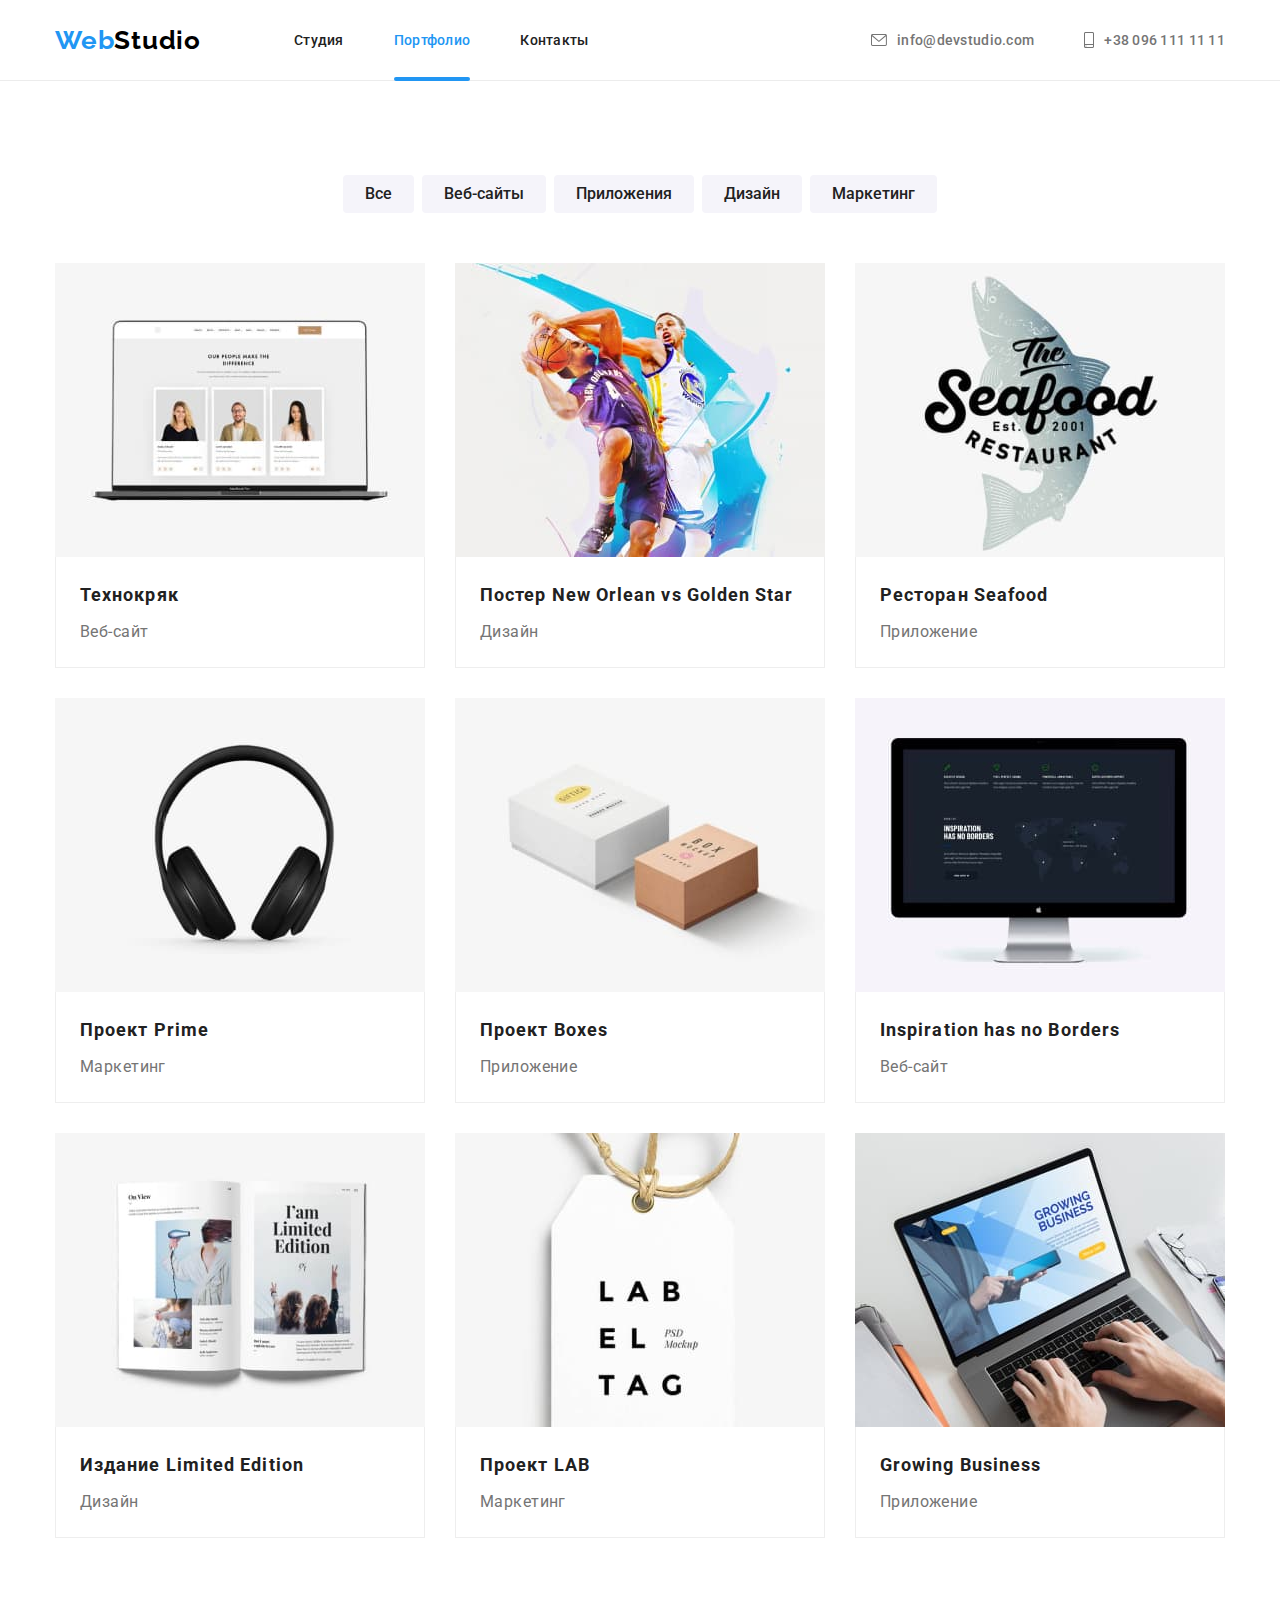
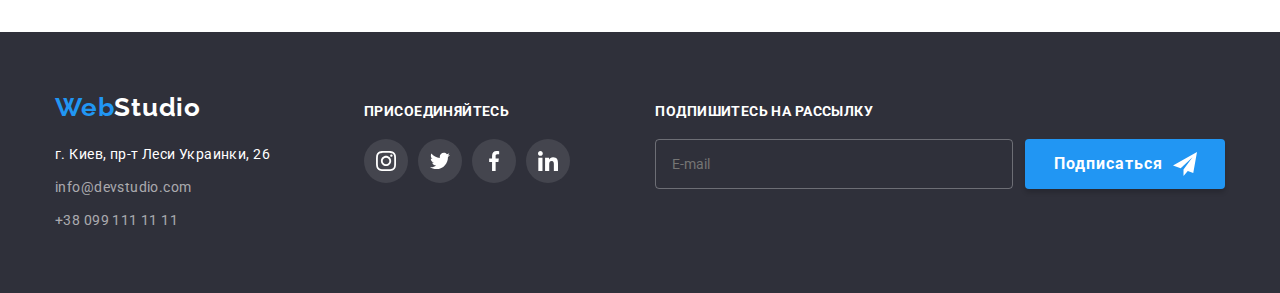
==== portfolio.html @ 0b5e2f40 "Add files" ====
<!DOCTYPE html>
<html lang="ru">

<head>
    <meta charset="UTF-8">
    <meta http-equiv="X-UA-Compatible" content="IE=edge">
    <meta name="viewport" content="width=device-width, initial-scale=1.0">
    <title>Document</title>
    <link rel="shortcut icon" href="favicon.ico" type="image/x-icon">
    <link rel="preconnect" href="https://fonts.gstatic.com">
    <link href="https://fonts.googleapis.com/css2?family=Raleway:wght@700&family=Roboto:wght@400;500;700;900&display=swap"
        rel="stylesheet">
    <link rel="stylesheet" href="https://cdnjs.cloudflare.com/ajax/libs/modern-normalize/1.0.0/modern-normalize.min.css">
    <link rel="stylesheet" href="./css/styles.css">
    </head>
    <body class="page">
        <!-- Site header -->
        <header class="header">
            <div class="container main-nav">
                <a lang="en" href="./index.html" class="logo">Web<span class="logo-part-header">Studio</span></a>
                <nav class="nav-part">
                    <ul class="site-nav list">
                        <li class="item"><a href="./index.html" class="link">Студия</a></li>
                        <li class="item"><a href="./portfolio.html" class="link current">Портфолио</a></li>
                        <li class="item"><a href="" class="link">Контакты</a></li>
                    </ul>
                </nav>
                <ul class="contacts list">
                    <li class="item"><a href="mailto:info@devstudio.com" class="header-contact link"><svg
                                class="nav-icon envelope-icon" width="16" height="12">
                                <use href="./images/icons.svg#icon-envelope"></use>
                            </svg>info@devstudio.com</a></li>
                    <li class="item"><a href="tel:+380961111111" class="header-contact link"><svg
                                class="nav-icon smartphone-icon" width="10" height="16">
                                <use href="./images/icons.svg#icon-smartphone"></use>
                            </svg>+38 096 111 11 11</a></li>
                </ul>
            </div>
        </header>
        <main>
            <section class="section">
                <div class="container">
                    <h1 class="section-title visually-hidden">Портфоліо</h1>
                    <ul class="buttons list">
                        <li class="item"><button type="button" class="button">Все</button></li>
                        <li class="item"><button type="button" class="button">Веб-сайты</button></li>
                        <li class="item"><button type="button" class="button">Приложения</button></li>
                        <li class="item"><button type="button" class="button">Дизайн</button></li>
                        <li class="item"><button type="button" class="button">Маркетинг</button></li>
                    </ul>
                    <ul class="portfolio list">
                        <li class="item">
                            <a href="" class="link">
                                <div class="portfolio-card">
                                    <img src="./images/work-1.jpg" alt="laptop with three photos on the screen" width="370" height="294">
                                    <p class="portfolio-about">Lorem ipsum dolor sit amet consectetur adipisicing elit. Inventore fugiat nisi ipsam! Rerum amet expedita ab voluptas, deleniti rem sed dolore voluptatibus facilis doloremque similique ipsam architecto sint atque mollitia!
                                    Impedit dicta, ullam alias et optio maiores soluta dolorum! Ex consectetur rerum accusantium sapiente, sint, labore ratione doloribus rem quasi hic harum voluptates fuga odio eveniet? Qui saepe officia tempora.
                                    </p>
                                </div>
                                <div class="description">
                                    <h2 class="title">Технокряк</h2>
                                    <p class="work-type">Веб-сайт</p>
                                </div>
                            </a>
                        </li>
                        <li class="item">
                            <a href="" class="link">
                                <div class="portfolio-card">
                                    <img src="./images/work-2.jpg" alt="two basketball players" width="370" height="294">
                                    <p class="portfolio-about">Lorem ipsum dolor sit amet consectetur adipisicing elit. Inventore fugiat nisi ipsam! Rerum amet expedita ab voluptas, deleniti rem sed dolore voluptatibus facilis doloremque similique ipsam architecto sint atque mollitia!
                                    Impedit dicta, ullam alias et optio maiores soluta dolorum! Ex consectetur rerum accusantium sapiente, sint, labore ratione doloribus rem quasi hic harum voluptates fuga odio eveniet? Qui saepe officia tempora.
                                    </p>
                                </div>
                                <div class="description">
                                    <h2 class="title">Постер <span lang="en">New Orlean vs Golden Star</span></h2>
                                    <p class="work-type">Дизайн</p>
                                </div>
                            </a>
                        </li>
                        <li class="item">
                            <a href="" class="link">
                                <div class="portfolio-card">
                                    <img src="./images/work-3.jpg" alt="fish with the inscription seafood restaurant" width="370" height="294">
                                    <p class="portfolio-about">Lorem ipsum dolor sit amet consectetur adipisicing elit. Inventore fugiat nisi ipsam! Rerum amet expedita ab voluptas, deleniti rem sed dolore voluptatibus facilis doloremque similique ipsam architecto sint atque mollitia!
                                    Impedit dicta, ullam alias et optio maiores soluta dolorum! Ex consectetur rerum accusantium sapiente, sint, labore ratione doloribus rem quasi hic harum voluptates fuga odio eveniet? Qui saepe officia tempora.
                                    </p>
                                </div>
                                <div class="description">
                                    <h2 class="title">Ресторан <span lang="en">Seafood</span></h2>
                                    <p class="work-type">Приложение</p>
                                </div>
                            </a>
                        </li>
                        <li class="item">
                            <a href="" class="link">
                                <div class="portfolio-card">
                                    <img src="./images/work-4.jpg" alt="black big headphones" width="370" height="294">
                                    <p class="portfolio-about">Lorem ipsum dolor sit amet consectetur adipisicing elit. Inventore fugiat nisi ipsam! Rerum amet expedita ab voluptas, deleniti rem sed dolore voluptatibus facilis doloremque similique ipsam architecto sint atque mollitia!
                                    Impedit dicta, ullam alias et optio maiores soluta dolorum! Ex consectetur rerum accusantium sapiente, sint, labore ratione doloribus rem quasi hic harum voluptates fuga odio eveniet? Qui saepe officia tempora.
                                    </p>
                                </div>
                                <div class="description">
                                    <h2 class="title">Проект <span lang="en">Prime</span></h2>
                                    <p class="work-type">Маркетинг</p>
                                </div>
                            </a>
                        </li>
                        <li class="item">
                            <a href="" class="link">
                                <div class="portfolio-card">
                                    <img src="./images/work-5.jpg" alt="two boxes, one white and one orange" width="370" height="294">
                                    <p class="portfolio-about">Lorem ipsum dolor sit amet consectetur adipisicing elit. Inventore fugiat nisi ipsam! Rerum amet expedita ab voluptas, deleniti rem sed dolore voluptatibus facilis doloremque similique ipsam architecto sint atque mollitia!
                                    Impedit dicta, ullam alias et optio maiores soluta dolorum! Ex consectetur rerum accusantium sapiente, sint, labore ratione doloribus rem quasi hic harum voluptates fuga odio eveniet? Qui saepe officia tempora.
                                    </p>
                                </div>
                                <div class="description">
                                    <h2 class="title">Проект <span lang="en">Boxes</span></h2>
                                    <p class="work-type">Приложение</p>
                                </div>
                            </a>
                        </li>
                        <li class="item">
                            <a href="" class="link">
                                <div class="portfolio-card">
                                    <img src="./images/work-6.jpg" alt="monoblock apple with a dark image on the screen" width="370" height="294">
                                    <p class="portfolio-about">Lorem ipsum dolor sit amet consectetur adipisicing elit. Inventore fugiat nisi ipsam! Rerum amet expedita ab voluptas, deleniti rem sed dolore voluptatibus facilis doloremque similique ipsam architecto sint atque mollitia!
                                    Impedit dicta, ullam alias et optio maiores soluta dolorum! Ex consectetur rerum accusantium sapiente, sint, labore ratione doloribus rem quasi hic harum voluptates fuga odio eveniet? Qui saepe officia tempora.
                                    </p>
                                </div>
                                <div class="description">
                                    <h2 lang="en" class="title">Inspiration has no Borders</h2>
                                    <p class="work-type">Веб-сайт</p>
                                </div>
                            </a>
                        </li>
                        <li class="item">
                            <a href="" class="link">
                                <div class="portfolio-card">
                                    <img src="./images/work-7.jpg" alt="open booklet with the inscription I'm Limited Edition" width="370" height="294">
                                    <p class="portfolio-about">Lorem ipsum dolor sit amet consectetur adipisicing elit. Inventore fugiat nisi ipsam! Rerum amet expedita ab voluptas, deleniti rem sed dolore voluptatibus facilis doloremque similique ipsam architecto sint atque mollitia!
                                    Impedit dicta, ullam alias et optio maiores soluta dolorum! Ex consectetur rerum accusantium sapiente, sint, labore ratione doloribus rem quasi hic harum voluptates fuga odio eveniet? Qui saepe officia tempora.
                                    </p>
                                </div>
                                <div class="description">
                                    <h2 class="title">Издание <span lang="en">Limited Edition</span></h2>
                                    <p class="work-type">Дизайн</p>
                                </div>
                            </a>
                        </li>
                        <li class="item">
                            <a href="" class="link">
                                <div class="portfolio-card">
                                    <img src="./images/work-8.jpg" alt="white tag with the inscription Lab El Tag" width="370" height="294">
                                    <p class="portfolio-about">Lorem ipsum dolor sit amet consectetur adipisicing elit. Inventore fugiat nisi ipsam! Rerum amet expedita ab voluptas, deleniti rem sed dolore voluptatibus facilis doloremque similique ipsam architecto sint atque mollitia!
                                    Impedit dicta, ullam alias et optio maiores soluta dolorum! Ex consectetur rerum accusantium sapiente, sint, labore ratione doloribus rem quasi hic harum voluptates fuga odio eveniet? Qui saepe officia tempora.
                                    </p>
                                </div>
                                <div class="description">
                                    <h2 class="title">Проект <span lang="en">LAB</span></h2>
                                    <p class="work-type">Маркетинг</p>
                                </div>
                            </a>
                        </li>
                        <li class="item">
                            <a href="" class="link">
                                <div class="portfolio-card">
                                    <img src="./images/work-9.jpg" alt="hands on a gray color laptop" width="370" height="294">
                                    <p class="portfolio-about">Lorem ipsum dolor sit amet consectetur adipisicing elit. Inventore fugiat nisi ipsam! Rerum amet expedita ab voluptas, deleniti rem sed dolore voluptatibus facilis doloremque similique ipsam architecto sint atque mollitia!
                                    Impedit dicta, ullam alias et optio maiores soluta dolorum! Ex consectetur rerum accusantium sapiente, sint, labore ratione doloribus rem quasi hic harum voluptates fuga odio eveniet? Qui saepe officia tempora.
                                    </p>
                                </div>
                                <div class="description">
                                    <h2 lang="en" class="title">Growing Business</h2>
                                    <p class="work-type">Приложение</p>
                                </div>
                            </a>
                        </li>
                    </ul>
                </div>
            </section>
        </main>
        <!-- Footer -->
        <footer class="footer">
            <div class="container footer-elements">
                <div class="footer-contact">
                    <a lang="en" href="./index.html" class="logo">Web<span class="logo-part-footer">Studio</span></a>
                    <address class="address">г. Киев, пр-т Леси Украинки, 26</address>
                    <ul class="contacts lower list">
                        <li class="item"><a href="mailto:info@devstudio.com" class="link-footer">info@devstudio.com</a></li>
                        <li class="item"><a href="tel:+380991111111" class="link-footer">+38 099 111 11 11</a></li>
                    </ul>
                </div>
                <div class="footer-social-contact">
                    <b class="welcome-text">присоединяйтесь</b>
                    <ul class="icon-footer-list list">
                        <li class="icon-footer-item">
                            <a class="icon-footer-link link" href="">
                                <svg class="social-footer-icon" width="20" height="20">
                                    <use href="./images/icons.svg#icon-instagram"></use>
                                </svg>
                            </a>
                        </li>
                        <li class="icon-footer-item">
                            <a class="icon-footer-link link" href="">
                                <svg class="social-footer-icon" width="20" height="20">
                                    <use href="./images/icons.svg#icon-twitter"></use>
                                </svg>
                            </a>
                        </li>
                        <li class="icon-footer-item">
                            <a class="icon-footer-link link" href="">
                                <svg class="social-footer-icon" width="20" height="20">
                                    <use href="./images/icons.svg#icon-facebook"></use>
                                </svg>
                            </a>
                        </li>
                        <li class="icon-footer-item">
                            <a class="icon-footer-link link" href="">
                                <svg class="social-footer-icon" width="20" height="20">
                                    <use href="./images/icons.svg#icon-linkedin"></use>
                                </svg>
                            </a>
                        </li>
                    </ul>
                </div>
                <div class="footer-form">
                    <b class="welcome-text">Подпишитесь на рассылку</b>
                    <form name="subscribe">
                        <div class="form-data">
                            <input type="email" name="email" placeholder="E-mail" required class="subscribe-field">
                            <button class="subscribe-button" type="submit">Подписаться
                                <svg class="subscribe-icon" width="24" height="24">
                                    <use href="./images/icons.svg#icon-send"></use>
                                </svg>
                            </button>
                        </div>
                    </form>
                </div>
            </div>
        </footer>
    </body>
</html>
---- css/styles.css ----
/* -- VARIABLES -- */
:root {
  --accent-color: #2196f3;
  --card-set-gap: 30px;
  --timing-func: cubic-bezier(0.4, 0, 0.2, 1);
  /* -- VARIABLES  BORDER -- */
  --border-bottom-color: #ececec;
  --icons-border-color: #afb1b8;
  --portfolio-description-border: #eeeeee;
  /* -- ‡ VARIABLES  BORDER -- */
  /* -- VARIABLES  SHADOW -- */
  --shadow-team-card: 0px 1px 3px rgba(0, 0, 0, 0.12),
    0px 1px 1px rgba(0, 0, 0, 0.14), 0px 2px 1px rgba(0, 0, 0, 0.2);
  --shadow-button-accent: 0px 3px 1px rgba(0, 0, 0, 0.1),
    0px 1px 2px rgba(0, 0, 0, 0.08), 0px 2px 2px rgba(0, 0, 0, 0.12);
  --shadow-button: rgba(0, 0, 0, 0.15);
  --shadow-portfolio-item: 0px 1px 1px rgba(0, 0, 0, 0.12),
    0px 4px 4px rgba(0, 0, 0, 0.06), 1px 4px 6px rgba(0, 0, 0, 0.16);
  /* -- ‡ VARIABLES  SHADOW -- */
  /* -- VARIABLES BACKGROUND COLOR -- */
  --primary-background-color: #ffffff;
  --secondary-background-color: #2f303a;
  --third-background-color: #f5f4fa;
  --button-accent-background-color: #188ce8;
  --icons-bacground-footer: rgba(255, 255, 255, 0.1);
  /* -- ‡ VARIABLES BACKGROUND COLOR -- */
  /* -- VARIABLES TEXT COLOR -- */
  --primary-text-color: #757575;
  --title-text-color: #212121;
  --secondary-text-color: #ffffff;
  --contacts-footer-text-color: rgba(255, 255, 255, 0.6);
  --logo-part-header-color: #000000;
  --placeholder-text-color: rgba(117, 117, 117, 0.5);
  /* -- ‡ VARIABLES TEXT COLOR -- */
}
/* -- ‡ VARIABLES -- */
/* -- TEST BORDERS -- */
/* 
h1,
h2,
h3,
p {
  outline: 1px solid yellow;
  background-color: grey;
}
a,
button {
  outline: 1px solid aquamarine;
  background-color: grey;
}
ul {
  outline: 1px solid green;
  background-color: grey;
}
li {
  outline: 1px solid greenyellow;
  background-color: grey;
}
div,
span {
  outline: 1px solid red;
  background-color: grey;
} */
/* -- ‡ TEST BORDERS -- */
/* -- GLOBAL -- */
body {
  background-color: var(--primary-background-color);
  color: var(--primary-text-color);
  font-family: Roboto, sans-serif;
  font-size: 14px;
  line-height: 1.71;
  letter-spacing: 0.03em;
}
h1,
h2,
h3,
h4,
h5,
h6,
p,
button,
ul,
ol,
li {
  margin-top: 0;
  margin-bottom: 0;
}
ul {
  padding-left: 0;
}
a,
b {
  display: block;
}
img {
  display: block;
  max-width: 100%;
  height: auto;
}
svg {
  display: block;
}
.list {
  list-style: none;
}
.link,
.link-footer {
  color: inherit;

  text-decoration: none;
}
.container {
  width: 1200px;
  padding: 0 15px;
  margin: 0 auto;
}
.section {
  padding: 94px 0;
}
.section-title {
  margin-bottom: 50px;

  color: var(--title-text-color);

  font-size: 36px;
  line-height: 1.17;
  letter-spacing: 0.03em;
  text-align: center;
}
.visually-hidden,
.checkbox {
  position: absolute;
  width: 1px;
  height: 1px;
  margin: -1px;
  border: 0;
  padding: 0;

  white-space: nowrap;
  clip-path: inset(100%);
  clip: rect(0 0 0 0);
  overflow: hidden;
}
.icon-team-item,
.icon-footer-link {
  display: flex;
  justify-content: center;
  align-items: center;
  flex-wrap: wrap;
  width: 44px;
  height: 44px;
  border-radius: 50% 50%;
}
/* -- BUTTONS -- */
.button-hero {
  padding: 10px 32px;

  background-color: var(--accent-color);
  color: var(--secondary-text-color);
  border-radius: 4px;
  border: none;

  font-weight: 700;
  font-size: 16px;
  line-height: 1.88;
  letter-spacing: 0.06em;

  box-shadow: 0px 4px 4px var(--shadow-button);
  cursor: pointer;

  transition: background-color 250ms var(--timing-func);
}
.button-hero:hover,
.button-hero:focus {
  background-color: var(--button-accent-background-color);
}
.buttons {
  display: flex;
  justify-content: center;
  flex-wrap: wrap;

  margin-bottom: 50px;
}
.button {
  padding: 6px 22px;

  background-color: var(--third-background-color);
  color: var(--title-text-color);
  border-radius: 4px;
  border: none;

  font-weight: 500;
  font-size: 16px;
  line-height: 1.62;
  cursor: pointer;

  transition: color 250ms var(--timing-func),
    background-color 250ms var(--timing-func),
    box-shadow 250ms var(--timing-func);
}
.button:hover,
.button:focus {
  color: var(--secondary-text-color);
  background-color: var(--accent-color);
  box-shadow: var(--shadow-button-accent);
}
.buttons .item + .item {
  margin-left: 8px;
}
/* -- ‡ BUTTONS -- */
/* -- FORMS -- */
/* -- FORM MODAL -- */
.form {
  margin-left: auto;
  margin-right: auto;
  padding: 40px;
}
.form-title {
  margin-top: 0;
  margin-bottom: 12px;

  color: var(--title-text-color);

  font-weight: 700;
  font-size: 20px;
  line-height: 23px;
  letter-spacing: 0.03em;
}
.form-label {
  margin-bottom: 4px;

  text-align: left;
  font-weight: normal;
  font-size: 12px;
  line-height: 1.167;
  letter-spacing: 0.01em;
}
.form-input {
  margin: 0;
  padding: 11px 12px 11px 42px;
  border: 1px solid rgba(33, 33, 33, 0.2);
  border-radius: 4px;

  transition: border-color 250ms var(--timing-func);
}
.form-input:focus,
.textarea:focus {
  outline: none;
  border-color: var(--accent-color);
}
.form-field-icon {
  position: absolute;
  top: 50%;
  left: 15px;
  display: inline-block;

  fill: var(--title-text-color);

  transition: fill 250ms var(--timing-func);
}
.form-input:focus + .form-field-icon {
  fill: var(--accent-color);
}
.form-field {
  position: relative;

  display: flex;
  flex-direction: column;

  margin-bottom: 10px;
}
.form-field ::placeholder {
  font-weight: 400;
  font-size: 12px;
  line-height: 1.167;
  letter-spacing: 0.01em;

  color: var(--placeholder-text-color);
}
.textarea {
  padding: 12px 16px;
  height: 120px;
  resize: none;
  border: 1px solid rgba(33, 33, 33, 0.2);
  box-sizing: border-box;
  border-radius: 4px;
}
.form-checkbox {
  padding-right: 12px;
  display: flex;
  margin-top: 20px;
  margin-bottom: 30px;
  align-items: center;
}
.form-checkbox-icon {
  width: 16px;
  height: 15px;
  margin-right: 7px;
  border: 2px solid var(--title-text-color);
  border-radius: 2px;

  /* transition: border 250ms var(--timing-func),
    background-color 250ms var(--timing-func); */
}
.form-link {
  display: inline;
  color: var(--accent-color);
}
.checkbox:checked + .form-checkbox-icon {
  border: 1px solid transparent;
  background-color: var(--accent-color);
}
.send-button {
  display: inline-flex;
  align-items: center;
  padding: 10px 55px 10px 56px;

  box-shadow: 0px 4px 4px var(--shadow-button);
  background-color: var(--accent-color);
  color: var(--secondary-text-color);
  border-radius: 4px;
  border: none;

  font-weight: 700;
  font-size: 16px;
  line-height: 1.875;
  letter-spacing: 0.06em;

  cursor: pointer;

  transition: background-color 250ms var(--timing-func);
}
.send-button:hover,
.send-button:focus {
  background-color: var(--button-accent-background-color);
}
/* -- ‡ FORM MODAL -- */
/* -- FORM FOOTER -- */
.form-data {
  display: flex;
  flex-direction: row;
}
.subscribe-field {
  width: 358px;
  margin: 0 12px 0 0;
  padding: 15px 16px;

  background: none;
  border: 1px solid rgba(255, 255, 255, 0.3);
  border-radius: 4px;
}
.subscribe-button {
  display: inline-flex;
  align-items: center;
  padding: 10px 28px 10px 29px;

  box-shadow: 0px 4px 4px var(--shadow-button);
  background-color: var(--accent-color);
  color: var(--secondary-text-color);
  border-radius: 4px;
  border: none;

  font-weight: 700;
  font-size: 16px;
  line-height: 1.875;
  letter-spacing: 0.06em;

  cursor: pointer;

  transition: background-color 250ms var(--timing-func);
}
.subscribe-button:hover,
.subscribe-button:focus {
  background-color: var(--button-accent-background-color);
}
.subscribe-icon {
  fill: currentColor;
  margin-left: 10px;
}
/* -- ‡ FORM FOOTER -- */
/* -- ‡ FORMS -- */
/* -- ‡ GLOBAL -- */

/* -- SITE LOGO -- */
.logo {
  margin-right: 93px;

  color: var(--accent-color);

  font-family: Raleway, sans-serif;
  font-weight: 700;
  font-size: 26px;
  line-height: 1.19;
  letter-spacing: 0.03em;
  text-decoration: none;
}
.logo-part-header {
  color: var(--logo-part-header-color);
}
.logo-part-footer {
  color: var(--secondary-text-color);
}
/* -- ‡ SITE LOGO -- */
/* -- HEADER -- */
.header {
  border-bottom: 1px solid var(--border-bottom-color);
}
/* -- NAVIGATION -- */
.main-nav {
  display: flex;
  align-items: center;
  flex-wrap: wrap;

  line-height: 1.17;
}
.site-nav {
  display: flex;
  align-items: center;
  flex-wrap: wrap;
}
.site-nav .item:not(:last-child),
.contacts .item:not(:last-child) {
  margin-right: 50px;
}
.site-nav .link {
  padding-top: 32px;
  padding-bottom: 32px;

  color: var(--title-text-color);

  font-weight: 500;
  letter-spacing: 0.02em;

  transition: color 250ms var(--timing-func);
}
.site-nav .link:hover,
.site-nav .link:focus {
  color: var(--accent-color);
}
.site-nav .link.current {
  position: relative;

  color: var(--accent-color);
}
.link.current:after {
  content: '';
  position: absolute;
  width: 100%;
  height: 4px;
  left: 0;
  bottom: -1px;

  background: var(--accent-color);
  border-radius: 2px;
}
/* -- ‡ NAVIGATION -- */

/* -- CONTACTS -- */
.main-nav .contacts {
  display: flex;
  align-items: center;
  flex-wrap: wrap;

  margin-left: auto;
}
.header-contact {
  display: flex;
  align-items: center;
  flex-wrap: wrap;
}
.nav-icon {
  margin-right: 10px;

  fill: currentColor;

  transition: fill 250ms var(--timing-func);
}
.nav-icon:hover,
.nav-icon:focus {
  fill: var(--accent-color);
}
.contacts .link {
  padding-top: 32px;
  padding-bottom: 32px;

  font-weight: 500;
  letter-spacing: 0.02em;

  transition: color 250ms var(--timing-func);
}
.contacts .link:hover,
.contacts .link:focus {
  color: var(--accent-color);
}
/* -- ‡ CONTACTS -- */
/* -- ‡ HEADER -- */
/* -- HERO -- */
.hero {
  max-width: 1600px;
  padding-top: 200px;
  padding-bottom: 200px;
  margin-left: auto;
  margin-right: auto;

  background-position: center;
  background-size: cover;
  background-repeat: no-repeat;
  background-color: var(--secondary-background-color);
  background-image: linear-gradient(
      to right,
      rgba(47, 48, 58, 0.4),
      rgba(47, 48, 58, 0.4)
    ),
    url('../images/background.jpg');

  text-align: center;
}
.hero-title {
  width: 696px;
  margin-right: auto;
  margin-bottom: var(--card-set-gap);
  margin-left: auto;

  color: var(--secondary-text-color);

  font-weight: 900;
  font-size: 44px;
  line-height: 1.36;
  letter-spacing: 0.06em;
  text-transform: uppercase;
}
/* -- HERO MODAL WINDOW -- */
.is-hidden {
  visibility: hidden;
  opacity: 0;
  pointer-events: none;
}
.backdrop {
  position: fixed;
  top: 0;
  left: 0;
  width: 100%;
  height: 100%;
  z-index: 100;

  background-color: rgba(0, 0, 0, 0.2);

  transition: opacity 250ms var(--timing-func),
    visibility 250ms var(--timing-func);
}
.modal {
  display: block;
  position: relative;
  width: 528px;
  /* height: 581px; */
  left: 50%;
  top: 50%;
  transform: translate(-50%, -50%);

  background: var(--primary-background-color);
  box-shadow: 0px 1px 3px rgba(0, 0, 0, 0.12), 0px 1px 1px rgba(0, 0, 0, 0.14),
    0px 2px 1px rgba(0, 0, 0, 0.2);
  border-radius: 4px;
}
.hero-modal-close {
  position: absolute;
  top: 8px;
  right: 8px;
  width: var(--card-set-gap);
  height: var(--card-set-gap);

  background: var(--primary-background-color);
  border: 1px solid rgba(0, 0, 0, 0.1);
  border-radius: 50%;

  cursor: pointer;

  transition: fill 250ms var(--timing-func);
}
.hero-modal-close:hover,
.hero-modal-close:hover {
  fill: var(--accent-color);
}
.close-icon {
  position: absolute;
  top: 50%;
  left: 50%;
  transform: translate(-50%, -50%);
}
/* -- ‡ HERO MODAL WINDOW -- */
/* -- ‡ HERO -- */
/* -- FEATURES -- */
.feature.list {
  display: flex;
  flex-wrap: wrap;

  margin-top: calc(-1 * var(--card-set-gap));
  margin-left: calc(-1 * var(--card-set-gap));
}
.feature .item {
  flex-basis: calc(100% / 4 - var(--card-set-gap));

  margin-top: var(--card-set-gap);
  margin-left: var(--card-set-gap);
}
.feature-icon {
  width: 270px;
  padding: 25px 100px;
  margin-bottom: var(--card-set-gap);

  background: var(--third-background-color);
  border-radius: 4px;
}
.feature .title {
  margin-bottom: 10px;

  color: var(--title-text-color);

  font-size: 14px;
  line-height: 1.17;
  text-transform: uppercase;
}
/* -- ‡ FEATURES -- */
/* -- EXAMPLES OF WORKS -- */
.examples {
  padding-top: 0;
  padding-bottom: 0;
}
.example.list {
  display: flex;
  flex-wrap: wrap;

  margin-top: calc(-1 * var(--card-set-gap));
  margin-left: calc(-1 * var(--card-set-gap));
}
.example .item {
  position: relative;
  flex-basis: calc(100% / 3 - var(--card-set-gap));

  margin-top: var(--card-set-gap);
  margin-bottom: 94px;
  margin-left: var(--card-set-gap);
}
.example-description {
  position: absolute;
  bottom: 0;

  width: 100%;

  padding: 27px 82px;
  margin: 0;

  background-color: rgba(47, 48, 58, 0.8);
  color: var(--secondary-text-color);

  font-weight: 700;
  font-size: 14px;
  line-height: 1.15;
  letter-spacing: 0.03em;
  text-align: center;
  text-transform: uppercase;
}
/* -- ‡ EXAMPLES OF WORKS -- */
/* -- TEAM -- */
.team {
  background-color: var(--third-background-color);
}
.our-team {
  display: flex;
  flex-wrap: wrap;

  margin-top: calc(-1 * var(--card-set-gap));
  margin-left: calc(-1 * var(--card-set-gap));
}
.our-team .item {
  flex-basis: calc(100% / 4 - var(--card-set-gap));
  overflow: hidden;

  margin-top: var(--card-set-gap);
  margin-left: var(--card-set-gap);

  background-color: var(--primary-background-color);
  box-shadow: var(--shadow-team-card);
  border-radius: 0px 0px 4px 4px;
}
.team-info {
  padding: var(--card-set-gap);

  text-align: center;
}
.our-team .title {
  margin-top: 0;
  margin-bottom: 10px;

  color: var(--title-text-color);

  font-weight: 500;
  font-size: 16px;
  line-height: 1.19;
  text-align: center;
}
.our-team .profession {
  margin-bottom: 16px;

  font-size: 16px;
  line-height: 1.19;
  text-align: center;
}
.team-social-links {
  display: flex;
  justify-content: space-between;
  flex-wrap: wrap;
}
.icon-team-item {
  background-color: var(--primary-background-color);
  fill: var(--icons-border-color);

  transition: background-color 250ms var(--timing-func),
    fill 250ms var(--timing-func);
}
.icon-team-item:hover,
.icon-team-item:focus {
  background-color: var(--accent-color);
  fill: var(--primary-background-color);
}
/* -- ‡ TEAM -- */
/* -- REGULAR CLIENTS -- */
.client-list {
  display: flex;
  justify-content: center;
  flex-wrap: wrap;

  margin-left: calc(-1 * var(--card-set-gap));
  margin-top: calc(-1 * var(--card-set-gap));
}
.client-item {
  display: flex;
  justify-content: center;
  flex-basis: calc(100% / 6 - var(--card-set-gap));
  height: 92px;

  margin-left: var(--card-set-gap);
  margin-top: var(--card-set-gap);
}
.client-link {
  display: flex;
  justify-content: center;
  align-items: center;
  width: 100%;
  height: 100%;

  fill: var(--icons-border-color);
  border: 1px solid var(--icons-border-color);
  border-radius: 4px;

  transition: border-color 250ms var(--timing-func),
    fill 250ms var(--timing-func);
}
.client-link:hover,
.client-link:focus {
  fill: var(--accent-color);
  border-color: var(--accent-color);
}
/* -- ‡ REGULAR CLIENTS -- */
/* -- PORTFOLIO -- */
.portfolio .title {
  margin-top: 0;
  margin-bottom: 4px;

  color: var(--title-text-color);

  font-size: 18px;
  line-height: 2;
  letter-spacing: 0.06em;
}
.portfolio {
  display: flex;
  flex-wrap: wrap;

  margin-top: calc(-1 * var(--card-set-gap));
  margin-left: calc(-1 * var(--card-set-gap));
}
.portfolio.list .item {
  flex-basis: calc(100% / 3 - var(--card-set-gap));
  overflow: hidden;

  margin-top: var(--card-set-gap);
  margin-left: var(--card-set-gap);

  transition: box-shadow 250ms var(--timing-func);
}
.portfolio .item:hover,
.portfolio .item:focus {
  box-shadow: var(--shadow-portfolio-item);
}
.portfolio-card {
  position: relative;
  overflow: hidden;
}
.portfolio-about {
  position: absolute;
  top: 0;
  left: 0;
  width: 100%;
  height: 100%;
  overflow: auto;
  transform: translatey(100%);

  padding: 63px 24px;

  background-color: rgba(33, 150, 243, 0.9);
  color: var(--secondary-text-color);

  font-size: 18px;
  line-height: 1.56;
  letter-spacing: 0.03em;

  transition: transform 250ms var(--timing-func);
}
.portfolio .link:hover .portfolio-about,
.portfolio .link:focus .portfolio-about {
  transform: translatey(0);
}
.portfolio .description {
  padding: 20px 24px;

  border: 1px solid var(--portfolio-description-border);
  border-top: none;
}
.portfolio .work-type {
  font-size: 16px;
  line-height: 1.87;
}
/* -- ‡ PORTFOLIO -- */
/* -- FOOTER -- */
.footer {
  padding-top: 60px;
  padding-bottom: 60px;

  background-color: var(--secondary-background-color);
}
.footer-elements {
  display: flex;
  align-items: baseline;
  flex-wrap: wrap;
}
.footer-contact {
  margin-right: 70px;
}
.footer .logo {
  margin-bottom: 20px;
}
.footer .address {
  margin-bottom: 9px;

  color: var(--secondary-text-color);

  font-style: normal;
}
.contacts.lower > .item:first-child {
  margin-right: 0;
  margin-bottom: 9px;
}
.contacts.lower > .item:last-child {
  margin-left: 0;
}
.contacts .link-footer {
  color: var(--contacts-footer-text-color);

  transition: color 250ms var(--timing-func);
}
.contacts .link-footer:hover,
.contacts .link-footer:focus {
  color: var(--accent-color);
}
.footer-social-contact {
  margin-right: auto;
}
.welcome-text {
  margin-bottom: 20px;

  color: var(--secondary-text-color);

  font-weight: 700;
  font-size: 14px;
  line-height: 16px;
  letter-spacing: 0.03em;
  text-transform: uppercase;
}
.icon-footer-list {
  display: flex;
  flex-wrap: wrap;
}
.icon-footer-item:not(:last-child) {
  margin-right: 10px;
}
.icon-footer-link {
  background-color: var(--icons-bacground-footer);

  transition: background-color 250ms var(--timing-func);
}
.icon-footer-link:hover,
.icon-footer-link:focus {
  background-color: var(--accent-color);
}
.social-footer-icon {
  fill: var(--primary-background-color);
}
/* -- ‡ FOOTER -- */
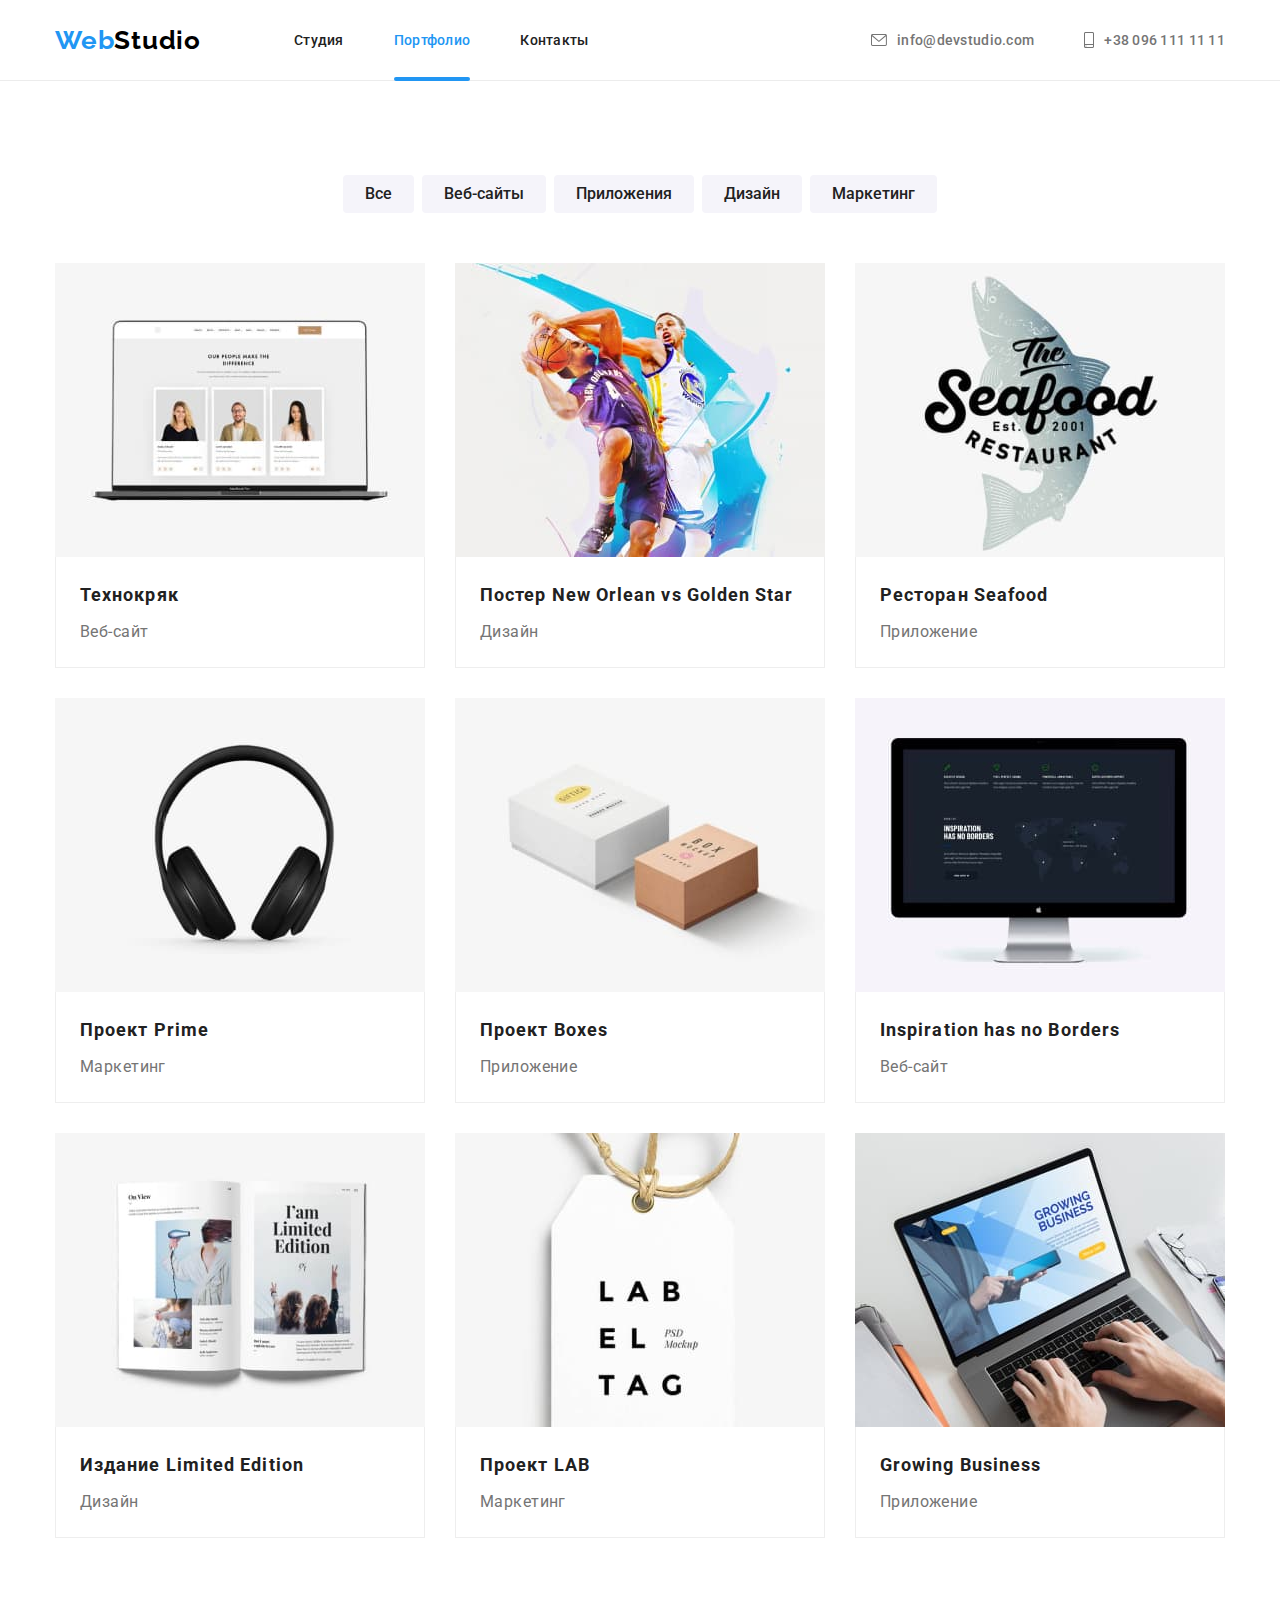
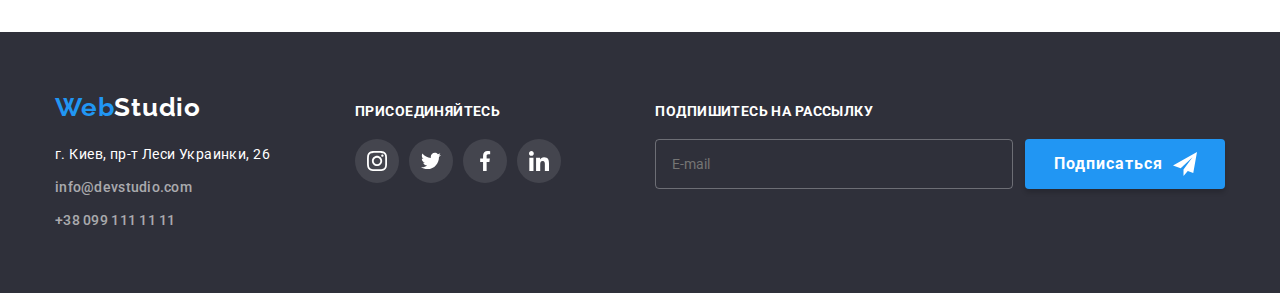
==== commit e3c7f0e2: "Update name styles using BEM methodology" ====
--- a/portfolio.html
+++ b/portfolio.html
@@ -14,164 +14,176 @@
     <link rel="stylesheet" href="./css/styles.css">
     </head>
     <body class="page">
-        <!-- Site header -->
-        <header class="header">
-            <div class="container main-nav">
-                <a lang="en" href="./index.html" class="logo">Web<span class="logo-part-header">Studio</span></a>
-                <nav class="nav-part">
-                    <ul class="site-nav list">
-                        <li class="item"><a href="./index.html" class="link">Студия</a></li>
-                        <li class="item"><a href="./portfolio.html" class="link current">Портфолио</a></li>
-                        <li class="item"><a href="" class="link">Контакты</a></li>
+        <!-- HEADER -->
+        <header class="page-header">
+            <div class="container page-header__container">
+                <a lang="en" href="./index.html" class="logo page-header__logo">Web<span class="logo__label">Studio</span></a>
+                <nav class="site-nav">
+                    <ul class="site-nav__list list">
+                        <li class="site-nav__item"><a href="./index.html" class="link site-nav__link">Студия</a></li>
+                        <li class="site-nav__item"><a href="./portfolio.html" class="link site-nav__link site-nav__link--current">Портфолио</a></li>
+                        <li class="site-nav__item"><a href="#" class="link site-nav__link">Контакты</a></li>
                     </ul>
                 </nav>
-                <ul class="contacts list">
-                    <li class="item"><a href="mailto:info@devstudio.com" class="header-contact link"><svg
-                                class="nav-icon envelope-icon" width="16" height="12">
+                <ul class="contacts page-header__contacts list">
+                    <li class="contacts__item">
+                        <a href="mailto:info@devstudio.com"
+                            class="contacts__link contacts__link--height link">
+                            <svg class="contacts__icon" width="16"
+                                height="12">
                                 <use href="./images/icons.svg#icon-envelope"></use>
-                            </svg>info@devstudio.com</a></li>
-                    <li class="item"><a href="tel:+380961111111" class="header-contact link"><svg
-                                class="nav-icon smartphone-icon" width="10" height="16">
+                            </svg>info@devstudio.com
+                        </a>
+                    </li>
+                    <li class="contacts__item">
+                        <a href="tel:+380961111111"
+                            class="contacts__link contacts__link--height link">
+                            <svg class="contacts__icon" width="10"
+                                height="16">
                                 <use href="./images/icons.svg#icon-smartphone"></use>
-                            </svg>+38 096 111 11 11</a></li>
+                            </svg>+38 096 111 11 11
+                        </a>
+                    </li>
                 </ul>
             </div>
         </header>
+        <!-- ‡ HEADER -->
         <main>
+            <!-- PORTFOLIO -->
             <section class="section">
                 <div class="container">
-                    <h1 class="section-title visually-hidden">Портфоліо</h1>
-                    <ul class="buttons list">
-                        <li class="item"><button type="button" class="button">Все</button></li>
-                        <li class="item"><button type="button" class="button">Веб-сайты</button></li>
-                        <li class="item"><button type="button" class="button">Приложения</button></li>
-                        <li class="item"><button type="button" class="button">Дизайн</button></li>
-                        <li class="item"><button type="button" class="button">Маркетинг</button></li>
+                    <h1 class="section__title visually-hidden">Портфоліо</h1>
+                    <ul class="portfolio-buttons list">
+                        <li class="portfolio-buttons__item"><button type="button" class="portfolio-buttons__button">Все</button></li>
+                        <li class="portfolio-buttons__item"><button type="button" class="portfolio-buttons__button">Веб-сайты</button></li>
+                        <li class="portfolio-buttons__item"><button type="button" class="portfolio-buttons__button">Приложения</button></li>
+                        <li class="portfolio-buttons__item"><button type="button" class="portfolio-buttons__button">Дизайн</button></li>
+                        <li class="portfolio-buttons__item"><button type="button" class="portfolio-buttons__button">Маркетинг</button></li>
                     </ul>
                     <ul class="portfolio list">
-                        <li class="item">
-                            <a href="" class="link">
-                                <div class="portfolio-card">
+                        <li class="portfolio__item">
+                            <a href="#" class="portfolio__link link">
+                                <div class="portfolio__card">
                                     <img src="./images/work-1.jpg" alt="laptop with three photos on the screen" width="370" height="294">
-                                    <p class="portfolio-about">Lorem ipsum dolor sit amet consectetur adipisicing elit. Inventore fugiat nisi ipsam! Rerum amet expedita ab voluptas, deleniti rem sed dolore voluptatibus facilis doloremque similique ipsam architecto sint atque mollitia!
-                                    Impedit dicta, ullam alias et optio maiores soluta dolorum! Ex consectetur rerum accusantium sapiente, sint, labore ratione doloribus rem quasi hic harum voluptates fuga odio eveniet? Qui saepe officia tempora.
-                                    </p>
-                                </div>
-                                <div class="description">
-                                    <h2 class="title">Технокряк</h2>
-                                    <p class="work-type">Веб-сайт</p>
-                                </div>
-                            </a>
-                        </li>
-                        <li class="item">
-                            <a href="" class="link">
-                                <div class="portfolio-card">
+                                    <p class="portfolio__about-client">Lorem ipsum dolor sit amet consectetur adipisicing elit. Inventore fugiat nisi ipsam! Rerum amet expedita ab voluptas, deleniti rem sed dolore voluptatibus facilis doloremque similique ipsam architecto sint atque mollitia!
+                                    Impedit dicta, ullam alias et optio maiores soluta dolorum! Ex consectetur rerum accusantium sapiente, sint, labore ratione doloribus rem quasi hic harum voluptates fuga odio eveniet? Qui saepe officia tempora.
+                                    </p>
+                                </div>
+                                <div class="portfolio__description">
+                                    <h2 class="portfolio__title">Технокряк</h2>
+                                    <p class="portfolio__work-type">Веб-сайт</p>
+                                </div>
+                            </a>
+                        </li>
+                        <li class="portfolio__item">
+                            <a href="#" class="portfolio__link link">
+                                <div class="portfolio__card">
                                     <img src="./images/work-2.jpg" alt="two basketball players" width="370" height="294">
-                                    <p class="portfolio-about">Lorem ipsum dolor sit amet consectetur adipisicing elit. Inventore fugiat nisi ipsam! Rerum amet expedita ab voluptas, deleniti rem sed dolore voluptatibus facilis doloremque similique ipsam architecto sint atque mollitia!
-                                    Impedit dicta, ullam alias et optio maiores soluta dolorum! Ex consectetur rerum accusantium sapiente, sint, labore ratione doloribus rem quasi hic harum voluptates fuga odio eveniet? Qui saepe officia tempora.
-                                    </p>
-                                </div>
-                                <div class="description">
-                                    <h2 class="title">Постер <span lang="en">New Orlean vs Golden Star</span></h2>
-                                    <p class="work-type">Дизайн</p>
-                                </div>
-                            </a>
-                        </li>
-                        <li class="item">
-                            <a href="" class="link">
-                                <div class="portfolio-card">
+                                    <p class="portfolio__about-client">Lorem ipsum dolor sit amet consectetur adipisicing elit. Inventore fugiat nisi ipsam! Rerum amet expedita ab voluptas, deleniti rem sed dolore voluptatibus facilis doloremque similique ipsam architecto sint atque mollitia!
+                                    Impedit dicta, ullam alias et optio maiores soluta dolorum! Ex consectetur rerum accusantium sapiente, sint, labore ratione doloribus rem quasi hic harum voluptates fuga odio eveniet? Qui saepe officia tempora.
+                                    </p>
+                                </div>
+                                <div class="portfolio__description">
+                                    <h2 class="portfolio__title">Постер <span lang="en">New Orlean vs Golden Star</span></h2>
+                                    <p class="portfolio__work-type">Дизайн</p>
+                                </div>
+                            </a>
+                        </li>
+                        <li class="portfolio__item">
+                            <a href="#" class="portfolio__link link">
+                                <div class="portfolio__card">
                                     <img src="./images/work-3.jpg" alt="fish with the inscription seafood restaurant" width="370" height="294">
-                                    <p class="portfolio-about">Lorem ipsum dolor sit amet consectetur adipisicing elit. Inventore fugiat nisi ipsam! Rerum amet expedita ab voluptas, deleniti rem sed dolore voluptatibus facilis doloremque similique ipsam architecto sint atque mollitia!
-                                    Impedit dicta, ullam alias et optio maiores soluta dolorum! Ex consectetur rerum accusantium sapiente, sint, labore ratione doloribus rem quasi hic harum voluptates fuga odio eveniet? Qui saepe officia tempora.
-                                    </p>
-                                </div>
-                                <div class="description">
-                                    <h2 class="title">Ресторан <span lang="en">Seafood</span></h2>
-                                    <p class="work-type">Приложение</p>
-                                </div>
-                            </a>
-                        </li>
-                        <li class="item">
-                            <a href="" class="link">
-                                <div class="portfolio-card">
+                                    <p class="portfolio__about-client">Lorem ipsum dolor sit amet consectetur adipisicing elit. Inventore fugiat nisi ipsam! Rerum amet expedita ab voluptas, deleniti rem sed dolore voluptatibus facilis doloremque similique ipsam architecto sint atque mollitia!
+                                    Impedit dicta, ullam alias et optio maiores soluta dolorum! Ex consectetur rerum accusantium sapiente, sint, labore ratione doloribus rem quasi hic harum voluptates fuga odio eveniet? Qui saepe officia tempora.
+                                    </p>
+                                </div>
+                                <div class="portfolio__description">
+                                    <h2 class="portfolio__title">Ресторан <span lang="en">Seafood</span></h2>
+                                    <p class="portfolio__work-type">Приложение</p>
+                                </div>
+                            </a>
+                        </li>
+                        <li class="portfolio__item">
+                            <a href="#" class="portfolio__link link">
+                                <div class="portfolio__card">
                                     <img src="./images/work-4.jpg" alt="black big headphones" width="370" height="294">
-                                    <p class="portfolio-about">Lorem ipsum dolor sit amet consectetur adipisicing elit. Inventore fugiat nisi ipsam! Rerum amet expedita ab voluptas, deleniti rem sed dolore voluptatibus facilis doloremque similique ipsam architecto sint atque mollitia!
-                                    Impedit dicta, ullam alias et optio maiores soluta dolorum! Ex consectetur rerum accusantium sapiente, sint, labore ratione doloribus rem quasi hic harum voluptates fuga odio eveniet? Qui saepe officia tempora.
-                                    </p>
-                                </div>
-                                <div class="description">
-                                    <h2 class="title">Проект <span lang="en">Prime</span></h2>
-                                    <p class="work-type">Маркетинг</p>
-                                </div>
-                            </a>
-                        </li>
-                        <li class="item">
-                            <a href="" class="link">
-                                <div class="portfolio-card">
+                                    <p class="portfolio__about-client">Lorem ipsum dolor sit amet consectetur adipisicing elit. Inventore fugiat nisi ipsam! Rerum amet expedita ab voluptas, deleniti rem sed dolore voluptatibus facilis doloremque similique ipsam architecto sint atque mollitia!
+                                    Impedit dicta, ullam alias et optio maiores soluta dolorum! Ex consectetur rerum accusantium sapiente, sint, labore ratione doloribus rem quasi hic harum voluptates fuga odio eveniet? Qui saepe officia tempora.
+                                    </p>
+                                </div>
+                                <div class="portfolio__description">
+                                    <h2 class="portfolio__title">Проект <span lang="en">Prime</span></h2>
+                                    <p class="portfolio__work-type">Маркетинг</p>
+                                </div>
+                            </a>
+                        </li>
+                        <li class="portfolio__item">
+                            <a href="#" class="portfolio__link link">
+                                <div class="portfolio__card">
                                     <img src="./images/work-5.jpg" alt="two boxes, one white and one orange" width="370" height="294">
-                                    <p class="portfolio-about">Lorem ipsum dolor sit amet consectetur adipisicing elit. Inventore fugiat nisi ipsam! Rerum amet expedita ab voluptas, deleniti rem sed dolore voluptatibus facilis doloremque similique ipsam architecto sint atque mollitia!
-                                    Impedit dicta, ullam alias et optio maiores soluta dolorum! Ex consectetur rerum accusantium sapiente, sint, labore ratione doloribus rem quasi hic harum voluptates fuga odio eveniet? Qui saepe officia tempora.
-                                    </p>
-                                </div>
-                                <div class="description">
-                                    <h2 class="title">Проект <span lang="en">Boxes</span></h2>
-                                    <p class="work-type">Приложение</p>
-                                </div>
-                            </a>
-                        </li>
-                        <li class="item">
-                            <a href="" class="link">
-                                <div class="portfolio-card">
+                                    <p class="portfolio__about-client">Lorem ipsum dolor sit amet consectetur adipisicing elit. Inventore fugiat nisi ipsam! Rerum amet expedita ab voluptas, deleniti rem sed dolore voluptatibus facilis doloremque similique ipsam architecto sint atque mollitia!
+                                    Impedit dicta, ullam alias et optio maiores soluta dolorum! Ex consectetur rerum accusantium sapiente, sint, labore ratione doloribus rem quasi hic harum voluptates fuga odio eveniet? Qui saepe officia tempora.
+                                    </p>
+                                </div>
+                                <div class="portfolio__description">
+                                    <h2 class="portfolio__title">Проект <span lang="en">Boxes</span></h2>
+                                    <p class="portfolio__work-type">Приложение</p>
+                                </div>
+                            </a>
+                        </li>
+                        <li class="portfolio__item">
+                            <a href="#" class="portfolio__link link">
+                                <div class="portfolio__card">
                                     <img src="./images/work-6.jpg" alt="monoblock apple with a dark image on the screen" width="370" height="294">
-                                    <p class="portfolio-about">Lorem ipsum dolor sit amet consectetur adipisicing elit. Inventore fugiat nisi ipsam! Rerum amet expedita ab voluptas, deleniti rem sed dolore voluptatibus facilis doloremque similique ipsam architecto sint atque mollitia!
-                                    Impedit dicta, ullam alias et optio maiores soluta dolorum! Ex consectetur rerum accusantium sapiente, sint, labore ratione doloribus rem quasi hic harum voluptates fuga odio eveniet? Qui saepe officia tempora.
-                                    </p>
-                                </div>
-                                <div class="description">
-                                    <h2 lang="en" class="title">Inspiration has no Borders</h2>
-                                    <p class="work-type">Веб-сайт</p>
-                                </div>
-                            </a>
-                        </li>
-                        <li class="item">
-                            <a href="" class="link">
-                                <div class="portfolio-card">
+                                    <p class="portfolio__about-client">Lorem ipsum dolor sit amet consectetur adipisicing elit. Inventore fugiat nisi ipsam! Rerum amet expedita ab voluptas, deleniti rem sed dolore voluptatibus facilis doloremque similique ipsam architecto sint atque mollitia!
+                                    Impedit dicta, ullam alias et optio maiores soluta dolorum! Ex consectetur rerum accusantium sapiente, sint, labore ratione doloribus rem quasi hic harum voluptates fuga odio eveniet? Qui saepe officia tempora.
+                                    </p>
+                                </div>
+                                <div class="portfolio__description">
+                                    <h2 lang="en" class="portfolio__title">Inspiration has no Borders</h2>
+                                    <p class="portfolio__work-type">Веб-сайт</p>
+                                </div>
+                            </a>
+                        </li>
+                        <li class="portfolio__item">
+                            <a href="#" class="portfolio__link link">
+                                <div class="portfolio__card">
                                     <img src="./images/work-7.jpg" alt="open booklet with the inscription I'm Limited Edition" width="370" height="294">
-                                    <p class="portfolio-about">Lorem ipsum dolor sit amet consectetur adipisicing elit. Inventore fugiat nisi ipsam! Rerum amet expedita ab voluptas, deleniti rem sed dolore voluptatibus facilis doloremque similique ipsam architecto sint atque mollitia!
-                                    Impedit dicta, ullam alias et optio maiores soluta dolorum! Ex consectetur rerum accusantium sapiente, sint, labore ratione doloribus rem quasi hic harum voluptates fuga odio eveniet? Qui saepe officia tempora.
-                                    </p>
-                                </div>
-                                <div class="description">
-                                    <h2 class="title">Издание <span lang="en">Limited Edition</span></h2>
-                                    <p class="work-type">Дизайн</p>
-                                </div>
-                            </a>
-                        </li>
-                        <li class="item">
-                            <a href="" class="link">
-                                <div class="portfolio-card">
+                                    <p class="portfolio__about-client">Lorem ipsum dolor sit amet consectetur adipisicing elit. Inventore fugiat nisi ipsam! Rerum amet expedita ab voluptas, deleniti rem sed dolore voluptatibus facilis doloremque similique ipsam architecto sint atque mollitia!
+                                    Impedit dicta, ullam alias et optio maiores soluta dolorum! Ex consectetur rerum accusantium sapiente, sint, labore ratione doloribus rem quasi hic harum voluptates fuga odio eveniet? Qui saepe officia tempora.
+                                    </p>
+                                </div>
+                                <div class="portfolio__description">
+                                    <h2 class="portfolio__title">Издание <span lang="en">Limited Edition</span></h2>
+                                    <p class="portfolio__work-type">Дизайн</p>
+                                </div>
+                            </a>
+                        </li>
+                        <li class="portfolio__item">
+                            <a href="#" class="portfolio__link link">
+                                <div class="portfolio__card">
                                     <img src="./images/work-8.jpg" alt="white tag with the inscription Lab El Tag" width="370" height="294">
-                                    <p class="portfolio-about">Lorem ipsum dolor sit amet consectetur adipisicing elit. Inventore fugiat nisi ipsam! Rerum amet expedita ab voluptas, deleniti rem sed dolore voluptatibus facilis doloremque similique ipsam architecto sint atque mollitia!
-                                    Impedit dicta, ullam alias et optio maiores soluta dolorum! Ex consectetur rerum accusantium sapiente, sint, labore ratione doloribus rem quasi hic harum voluptates fuga odio eveniet? Qui saepe officia tempora.
-                                    </p>
-                                </div>
-                                <div class="description">
-                                    <h2 class="title">Проект <span lang="en">LAB</span></h2>
-                                    <p class="work-type">Маркетинг</p>
-                                </div>
-                            </a>
-                        </li>
-                        <li class="item">
-                            <a href="" class="link">
-                                <div class="portfolio-card">
+                                    <p class="portfolio__about-client">Lorem ipsum dolor sit amet consectetur adipisicing elit. Inventore fugiat nisi ipsam! Rerum amet expedita ab voluptas, deleniti rem sed dolore voluptatibus facilis doloremque similique ipsam architecto sint atque mollitia!
+                                    Impedit dicta, ullam alias et optio maiores soluta dolorum! Ex consectetur rerum accusantium sapiente, sint, labore ratione doloribus rem quasi hic harum voluptates fuga odio eveniet? Qui saepe officia tempora.
+                                    </p>
+                                </div>
+                                <div class="portfolio__description">
+                                    <h2 class="portfolio__title">Проект <span lang="en">LAB</span></h2>
+                                    <p class="portfolio__work-type">Маркетинг</p>
+                                </div>
+                            </a>
+                        </li>
+                        <li class="portfolio__item">
+                            <a href="#" class="portfolio__link link">
+                                <div class="portfolio__card">
                                     <img src="./images/work-9.jpg" alt="hands on a gray color laptop" width="370" height="294">
-                                    <p class="portfolio-about">Lorem ipsum dolor sit amet consectetur adipisicing elit. Inventore fugiat nisi ipsam! Rerum amet expedita ab voluptas, deleniti rem sed dolore voluptatibus facilis doloremque similique ipsam architecto sint atque mollitia!
-                                    Impedit dicta, ullam alias et optio maiores soluta dolorum! Ex consectetur rerum accusantium sapiente, sint, labore ratione doloribus rem quasi hic harum voluptates fuga odio eveniet? Qui saepe officia tempora.
-                                    </p>
-                                </div>
-                                <div class="description">
-                                    <h2 lang="en" class="title">Growing Business</h2>
-                                    <p class="work-type">Приложение</p>
+                                    <p class="portfolio__about-client">Lorem ipsum dolor sit amet consectetur adipisicing elit. Inventore fugiat nisi ipsam! Rerum amet expedita ab voluptas, deleniti rem sed dolore voluptatibus facilis doloremque similique ipsam architecto sint atque mollitia!
+                                    Impedit dicta, ullam alias et optio maiores soluta dolorum! Ex consectetur rerum accusantium sapiente, sint, labore ratione doloribus rem quasi hic harum voluptates fuga odio eveniet? Qui saepe officia tempora.
+                                    </p>
+                                </div>
+                                <div class="portfolio__description">
+                                    <h2 lang="en" class="portfolio__title">Growing Business</h2>
+                                    <p class="portfolio__work-type">Приложение</p>
                                 </div>
                             </a>
                         </li>
@@ -179,64 +191,67 @@
                 </div>
             </section>
         </main>
-        <!-- Footer -->
-        <footer class="footer">
-            <div class="container footer-elements">
-                <div class="footer-contact">
-                    <a lang="en" href="./index.html" class="logo">Web<span class="logo-part-footer">Studio</span></a>
-                    <address class="address">г. Киев, пр-т Леси Украинки, 26</address>
-                    <ul class="contacts lower list">
-                        <li class="item"><a href="mailto:info@devstudio.com" class="link-footer">info@devstudio.com</a></li>
-                        <li class="item"><a href="tel:+380991111111" class="link-footer">+38 099 111 11 11</a></li>
-                    </ul>
-                </div>
-                <div class="footer-social-contact">
-                    <b class="welcome-text">присоединяйтесь</b>
-                    <ul class="icon-footer-list list">
-                        <li class="icon-footer-item">
-                            <a class="icon-footer-link link" href="">
-                                <svg class="social-footer-icon" width="20" height="20">
+        <!-- ‡ PORTFOLIO -->
+        <!-- FOOTER -->
+        <footer class="page-footer">
+            <div class="container page-footer__container">
+                <div class="page-footer__contacts">
+                    <a lang="en" href="./index.html" class="page-footer__logo--position logo">Web<span
+                            class="logo__label--inverse">Studio</span></a>
+                    <address class="page-footer__address">г. Киев, пр-т Леси Украинки, 26</address>
+                    <ul class="contacts__list list">
+                        <li class="contacts__item contacts__item--position"><a href="mailto:info@devstudio.com"
+                                class="contacts__link contacts__link--grey link">info@devstudio.com</a></li>
+                        <li class="contacts__item contacts__item--position"><a href="tel:+380991111111"
+                                class="contacts__link contacts__link--grey link">+38 099 111 11 11</a></li>
+                    </ul>
+                </div>
+                <div class="page-footer__social-contacts">
+                    <b class="page-footer__welcome-text">присоединяйтесь</b>
+                    <ul class="social-contacts list">
+                        <li class="social-contacts__item social-contacts__item--position">
+                            <a class="social-contacts__link link" href="#">
+                                <svg class="social-contacts__icon" width="20" height="20">
                                     <use href="./images/icons.svg#icon-instagram"></use>
                                 </svg>
                             </a>
                         </li>
-                        <li class="icon-footer-item">
-                            <a class="icon-footer-link link" href="">
-                                <svg class="social-footer-icon" width="20" height="20">
+                        <li class="social-contacts__item social-contacts__item--position">
+                            <a class="social-contacts__link link" href="#">
+                                <svg class="social-contacts__icon" width="20" height="20">
                                     <use href="./images/icons.svg#icon-twitter"></use>
                                 </svg>
                             </a>
                         </li>
-                        <li class="icon-footer-item">
-                            <a class="icon-footer-link link" href="">
-                                <svg class="social-footer-icon" width="20" height="20">
+                        <li class="social-contacts__item social-contacts__item--position">
+                            <a class="social-contacts__link link" href="#">
+                                <svg class="social-contacts__icon" width="20" height="20">
                                     <use href="./images/icons.svg#icon-facebook"></use>
                                 </svg>
                             </a>
                         </li>
-                        <li class="icon-footer-item">
-                            <a class="icon-footer-link link" href="">
-                                <svg class="social-footer-icon" width="20" height="20">
+                        <li class="social-contacts__item social-contacts__item--position">
+                            <a class="social-contacts__link link" href="#">
+                                <svg class="social-contacts__icon" width="20" height="20">
                                     <use href="./images/icons.svg#icon-linkedin"></use>
                                 </svg>
                             </a>
                         </li>
                     </ul>
                 </div>
-                <div class="footer-form">
-                    <b class="welcome-text">Подпишитесь на рассылку</b>
-                    <form name="subscribe">
-                        <div class="form-data">
-                            <input type="email" name="email" placeholder="E-mail" required class="subscribe-field">
-                            <button class="subscribe-button" type="submit">Подписаться
-                                <svg class="subscribe-icon" width="24" height="24">
-                                    <use href="./images/icons.svg#icon-send"></use>
-                                </svg>
-                            </button>
-                        </div>
+                <div class="page-footer__form">
+                    <b class="page-footer__welcome-text">Подпишитесь на рассылку</b>
+                    <form name="subscribe" class="subscribe">
+                        <input type="email" name="email" placeholder="E-mail" required class="subscribe__field">
+                        <button class="subscribe__button" type="submit">Подписаться
+                            <svg class="subscribe__icon" width="24" height="24">
+                                <use href="./images/icons.svg#icon-send"></use>
+                            </svg>
+                        </button>
                     </form>
                 </div>
             </div>
         </footer>
+        <!-- ‡ FOOTER -->
     </body>
 </html>--- a/css/styles.css
+++ b/css/styles.css
@@ -22,6 +22,7 @@
   --secondary-background-color: #2f303a;
   --third-background-color: #f5f4fa;
   --button-accent-background-color: #188ce8;
+  --examples-description-background-color: rgba(47, 48, 58, 0.8);
   --icons-bacground-footer: rgba(255, 255, 255, 0.1);
   /* -- ‡ VARIABLES BACKGROUND COLOR -- */
   /* -- VARIABLES TEXT COLOR -- */
@@ -103,32 +104,30 @@
 .list {
   list-style: none;
 }
-.link,
-.link-footer {
+.link {
   color: inherit;
 
   text-decoration: none;
+}
+.section {
+  padding: 94px 0;
+}
+.section__title {
+  margin-bottom: 50px;
+
+  color: var(--title-text-color);
+
+  font-size: 36px;
+  line-height: 1.17;
+  letter-spacing: 0.03em;
+  text-align: center;
 }
 .container {
   width: 1200px;
   padding: 0 15px;
   margin: 0 auto;
 }
-.section {
-  padding: 94px 0;
-}
-.section-title {
-  margin-bottom: 50px;
-
-  color: var(--title-text-color);
-
-  font-size: 36px;
-  line-height: 1.17;
-  letter-spacing: 0.03em;
-  text-align: center;
-}
-.visually-hidden,
-.checkbox {
+.visually-hidden {
   position: absolute;
   width: 1px;
   height: 1px;
@@ -141,250 +140,9 @@
   clip: rect(0 0 0 0);
   overflow: hidden;
 }
-.icon-team-item,
-.icon-footer-link {
-  display: flex;
-  justify-content: center;
-  align-items: center;
-  flex-wrap: wrap;
-  width: 44px;
-  height: 44px;
-  border-radius: 50% 50%;
-}
-/* -- BUTTONS -- */
-.button-hero {
-  padding: 10px 32px;
-
-  background-color: var(--accent-color);
-  color: var(--secondary-text-color);
-  border-radius: 4px;
-  border: none;
-
-  font-weight: 700;
-  font-size: 16px;
-  line-height: 1.88;
-  letter-spacing: 0.06em;
-
-  box-shadow: 0px 4px 4px var(--shadow-button);
-  cursor: pointer;
-
-  transition: background-color 250ms var(--timing-func);
-}
-.button-hero:hover,
-.button-hero:focus {
-  background-color: var(--button-accent-background-color);
-}
-.buttons {
-  display: flex;
-  justify-content: center;
-  flex-wrap: wrap;
-
-  margin-bottom: 50px;
-}
-.button {
-  padding: 6px 22px;
-
-  background-color: var(--third-background-color);
-  color: var(--title-text-color);
-  border-radius: 4px;
-  border: none;
-
-  font-weight: 500;
-  font-size: 16px;
-  line-height: 1.62;
-  cursor: pointer;
-
-  transition: color 250ms var(--timing-func),
-    background-color 250ms var(--timing-func),
-    box-shadow 250ms var(--timing-func);
-}
-.button:hover,
-.button:focus {
-  color: var(--secondary-text-color);
-  background-color: var(--accent-color);
-  box-shadow: var(--shadow-button-accent);
-}
-.buttons .item + .item {
-  margin-left: 8px;
-}
-/* -- ‡ BUTTONS -- */
-/* -- FORMS -- */
-/* -- FORM MODAL -- */
-.form {
-  margin-left: auto;
-  margin-right: auto;
-  padding: 40px;
-}
-.form-title {
-  margin-top: 0;
-  margin-bottom: 12px;
-
-  color: var(--title-text-color);
-
-  font-weight: 700;
-  font-size: 20px;
-  line-height: 23px;
-  letter-spacing: 0.03em;
-}
-.form-label {
-  margin-bottom: 4px;
-
-  text-align: left;
-  font-weight: normal;
-  font-size: 12px;
-  line-height: 1.167;
-  letter-spacing: 0.01em;
-}
-.form-input {
-  margin: 0;
-  padding: 11px 12px 11px 42px;
-  border: 1px solid rgba(33, 33, 33, 0.2);
-  border-radius: 4px;
-
-  transition: border-color 250ms var(--timing-func);
-}
-.form-input:focus,
-.textarea:focus {
-  outline: none;
-  border-color: var(--accent-color);
-}
-.form-field-icon {
-  position: absolute;
-  top: 50%;
-  left: 15px;
-  display: inline-block;
-
-  fill: var(--title-text-color);
-
-  transition: fill 250ms var(--timing-func);
-}
-.form-input:focus + .form-field-icon {
-  fill: var(--accent-color);
-}
-.form-field {
-  position: relative;
-
-  display: flex;
-  flex-direction: column;
-
-  margin-bottom: 10px;
-}
-.form-field ::placeholder {
-  font-weight: 400;
-  font-size: 12px;
-  line-height: 1.167;
-  letter-spacing: 0.01em;
-
-  color: var(--placeholder-text-color);
-}
-.textarea {
-  padding: 12px 16px;
-  height: 120px;
-  resize: none;
-  border: 1px solid rgba(33, 33, 33, 0.2);
-  box-sizing: border-box;
-  border-radius: 4px;
-}
-.form-checkbox {
-  padding-right: 12px;
-  display: flex;
-  margin-top: 20px;
-  margin-bottom: 30px;
-  align-items: center;
-}
-.form-checkbox-icon {
-  width: 16px;
-  height: 15px;
-  margin-right: 7px;
-  border: 2px solid var(--title-text-color);
-  border-radius: 2px;
-
-  /* transition: border 250ms var(--timing-func),
-    background-color 250ms var(--timing-func); */
-}
-.form-link {
-  display: inline;
-  color: var(--accent-color);
-}
-.checkbox:checked + .form-checkbox-icon {
-  border: 1px solid transparent;
-  background-color: var(--accent-color);
-}
-.send-button {
-  display: inline-flex;
-  align-items: center;
-  padding: 10px 55px 10px 56px;
-
-  box-shadow: 0px 4px 4px var(--shadow-button);
-  background-color: var(--accent-color);
-  color: var(--secondary-text-color);
-  border-radius: 4px;
-  border: none;
-
-  font-weight: 700;
-  font-size: 16px;
-  line-height: 1.875;
-  letter-spacing: 0.06em;
-
-  cursor: pointer;
-
-  transition: background-color 250ms var(--timing-func);
-}
-.send-button:hover,
-.send-button:focus {
-  background-color: var(--button-accent-background-color);
-}
-/* -- ‡ FORM MODAL -- */
-/* -- FORM FOOTER -- */
-.form-data {
-  display: flex;
-  flex-direction: row;
-}
-.subscribe-field {
-  width: 358px;
-  margin: 0 12px 0 0;
-  padding: 15px 16px;
-
-  background: none;
-  border: 1px solid rgba(255, 255, 255, 0.3);
-  border-radius: 4px;
-}
-.subscribe-button {
-  display: inline-flex;
-  align-items: center;
-  padding: 10px 28px 10px 29px;
-
-  box-shadow: 0px 4px 4px var(--shadow-button);
-  background-color: var(--accent-color);
-  color: var(--secondary-text-color);
-  border-radius: 4px;
-  border: none;
-
-  font-weight: 700;
-  font-size: 16px;
-  line-height: 1.875;
-  letter-spacing: 0.06em;
-
-  cursor: pointer;
-
-  transition: background-color 250ms var(--timing-func);
-}
-.subscribe-button:hover,
-.subscribe-button:focus {
-  background-color: var(--button-accent-background-color);
-}
-.subscribe-icon {
-  fill: currentColor;
-  margin-left: 10px;
-}
-/* -- ‡ FORM FOOTER -- */
-/* -- ‡ FORMS -- */
 /* -- ‡ GLOBAL -- */
-
 /* -- SITE LOGO -- */
 .logo {
-  margin-right: 93px;
-
   color: var(--accent-color);
 
   font-family: Raleway, sans-serif;
@@ -394,35 +152,45 @@
   letter-spacing: 0.03em;
   text-decoration: none;
 }
-.logo-part-header {
+.logo__label {
   color: var(--logo-part-header-color);
 }
-.logo-part-footer {
+.logo__label--inverse {
   color: var(--secondary-text-color);
 }
 /* -- ‡ SITE LOGO -- */
 /* -- HEADER -- */
-.header {
+.page-header {
   border-bottom: 1px solid var(--border-bottom-color);
 }
+.page-header__container {
+  display: flex;
+  align-items: center;
+  flex-wrap: wrap;
+
+  line-height: 1.17;
+}
+.page-header__logo {
+  margin-right: 93px;
+}
+.page-header__contacts {
+  display: flex;
+  align-items: center;
+  flex-wrap: wrap;
+
+  margin-left: auto;
+}
 /* -- NAVIGATION -- */
-.main-nav {
+.site-nav__list {
   display: flex;
   align-items: center;
   flex-wrap: wrap;
-
-  line-height: 1.17;
-}
-.site-nav {
-  display: flex;
-  align-items: center;
-  flex-wrap: wrap;
-}
-.site-nav .item:not(:last-child),
-.contacts .item:not(:last-child) {
+}
+.site-nav__item:not(:last-child),
+.contacts__item:not(:last-child) {
   margin-right: 50px;
 }
-.site-nav .link {
+.site-nav__link {
   padding-top: 32px;
   padding-bottom: 32px;
 
@@ -433,16 +201,16 @@
 
   transition: color 250ms var(--timing-func);
 }
-.site-nav .link:hover,
-.site-nav .link:focus {
+.site-nav__link:hover,
+.site-nav__link:focus {
   color: var(--accent-color);
 }
-.site-nav .link.current {
+.site-nav__link--current {
   position: relative;
 
   color: var(--accent-color);
 }
-.link.current:after {
+.site-nav__link--current:after {
   content: '';
   position: absolute;
   width: 100%;
@@ -454,48 +222,41 @@
   border-radius: 2px;
 }
 /* -- ‡ NAVIGATION -- */
-
 /* -- CONTACTS -- */
-.main-nav .contacts {
+.contacts__link {
   display: flex;
   align-items: center;
   flex-wrap: wrap;
 
-  margin-left: auto;
-}
-.header-contact {
-  display: flex;
-  align-items: center;
-  flex-wrap: wrap;
-}
-.nav-icon {
-  margin-right: 10px;
-
-  fill: currentColor;
-
-  transition: fill 250ms var(--timing-func);
-}
-.nav-icon:hover,
-.nav-icon:focus {
-  fill: var(--accent-color);
-}
-.contacts .link {
+  font-weight: 500;
+  letter-spacing: 0.02em;
+
+  transition: color 250ms var(--timing-func);
+}
+.contacts__link--height {
   padding-top: 32px;
   padding-bottom: 32px;
-
-  font-weight: 500;
-  letter-spacing: 0.02em;
-
-  transition: color 250ms var(--timing-func);
-}
-.contacts .link:hover,
-.contacts .link:focus {
+}
+.contacts__link:hover,
+.contacts__link:focus {
   color: var(--accent-color);
 }
+.contacts__icon {
+  margin-right: 10px;
+
+  fill: currentColor;
+
+  transition: fill 250ms var(--timing-func);
+}
+.contacts__icon:hover,
+.contacts__icon:focus {
+  fill: var(--accent-color);
+}
+
 /* -- ‡ CONTACTS -- */
 /* -- ‡ HEADER -- */
 /* -- HERO -- */
-.hero {
+.hero-section {
   max-width: 1600px;
   padding-top: 200px;
   padding-bottom: 200px;
@@ -515,7 +276,7 @@
 
   text-align: center;
 }
-.hero-title {
+.hero-section__title {
   width: 696px;
   margin-right: auto;
   margin-bottom: var(--card-set-gap);
@@ -529,7 +290,372 @@
   letter-spacing: 0.06em;
   text-transform: uppercase;
 }
-/* -- HERO MODAL WINDOW -- */
+.hero-section__button {
+  padding: 10px 32px;
+
+  background-color: var(--accent-color);
+  color: var(--secondary-text-color);
+  border-radius: 4px;
+  border: none;
+
+  font-weight: 700;
+  font-size: 16px;
+  line-height: 1.88;
+  letter-spacing: 0.06em;
+
+  box-shadow: 0px 4px 4px var(--shadow-button);
+  cursor: pointer;
+
+  transition: background-color 250ms var(--timing-func);
+}
+.hero-section__button:hover,
+.hero-section__button:focus {
+  background-color: var(--button-accent-background-color);
+}
+/* -- ‡ HERO -- */
+/* -- FEATURES -- */
+.features {
+  display: flex;
+  flex-wrap: wrap;
+
+  margin-top: calc(-1 * var(--card-set-gap));
+  margin-left: calc(-1 * var(--card-set-gap));
+}
+.features__item {
+  flex-basis: calc(100% / 4 - var(--card-set-gap));
+
+  margin-top: var(--card-set-gap);
+  margin-left: var(--card-set-gap);
+}
+.features__icon {
+  width: 270px;
+  padding: 25px 100px;
+  margin-bottom: var(--card-set-gap);
+
+  background: var(--third-background-color);
+  border-radius: 4px;
+}
+.features__title {
+  margin-bottom: 10px;
+
+  color: var(--title-text-color);
+
+  font-size: 14px;
+  line-height: 1.17;
+  text-transform: uppercase;
+}
+/* -- ‡ FEATURES -- */
+/* -- EXAMPLES OF WORKS -- */
+.examples-section {
+  padding-top: 0;
+  padding-bottom: 0;
+}
+.examples-section__list {
+  display: flex;
+  flex-wrap: wrap;
+
+  margin-top: calc(-1 * var(--card-set-gap));
+  margin-left: calc(-1 * var(--card-set-gap));
+}
+.examples-section__item {
+  position: relative;
+  flex-basis: calc(100% / 3 - var(--card-set-gap));
+
+  margin-top: var(--card-set-gap);
+  margin-bottom: 94px;
+  margin-left: var(--card-set-gap);
+}
+.examples-section__description {
+  position: absolute;
+  bottom: 0;
+
+  width: 100%;
+
+  padding: 27px 82px;
+  margin: 0;
+
+  background-color: var(--examples-description-background-color);
+  color: var(--secondary-text-color);
+
+  font-weight: 700;
+  font-size: 14px;
+  line-height: 1.15;
+  letter-spacing: 0.03em;
+  text-align: center;
+  text-transform: uppercase;
+}
+/* -- ‡ EXAMPLES OF WORKS -- */
+/* -- TEAM -- */
+.team-section {
+  background-color: var(--third-background-color);
+}
+.team-section__list {
+  display: flex;
+  flex-wrap: wrap;
+
+  margin-top: calc(-1 * var(--card-set-gap));
+  margin-left: calc(-1 * var(--card-set-gap));
+}
+.team-section__item {
+  flex-basis: calc(100% / 4 - var(--card-set-gap));
+  overflow: hidden;
+
+  margin-top: var(--card-set-gap);
+  margin-left: var(--card-set-gap);
+
+  background-color: var(--primary-background-color);
+  box-shadow: var(--shadow-team-card);
+  border-radius: 0px 0px 4px 4px;
+}
+.team-section__info {
+  padding: var(--card-set-gap);
+
+  text-align: center;
+}
+.team-section__title {
+  margin-top: 0;
+  margin-bottom: 10px;
+
+  color: var(--title-text-color);
+
+  font-weight: 500;
+  font-size: 16px;
+  line-height: 1.19;
+  text-align: center;
+}
+.team-section__profession {
+  margin-bottom: 16px;
+
+  font-size: 16px;
+  line-height: 1.19;
+  text-align: center;
+}
+.social-contacts {
+  display: flex;
+  justify-content: space-between;
+  flex-wrap: wrap;
+}
+.social-contacts__item--position:not(:last-child) {
+  margin-right: 10px;
+}
+.social-contacts__link {
+  display: flex;
+  justify-content: center;
+  align-items: center;
+  flex-wrap: wrap;
+  width: 44px;
+  height: 44px;
+  border-radius: 50% 50%;
+
+  background-color: var(--icons-bacground-footer);
+  fill: var(--primary-background-color);
+
+  transition: background-color 250ms var(--timing-func),
+    fill 250ms var(--timing-func);
+}
+.social-contacts__link--grey {
+  fill: var(--icons-border-color);
+}
+.social-contacts__link:hover,
+.social-contacts__link:focus {
+  fill: var(--primary-background-color);
+  background-color: var(--accent-color);
+}
+/* -- ‡ TEAM -- */
+/* -- REGULAR CLIENTS -- */
+.client-list {
+  display: flex;
+  justify-content: center;
+  flex-wrap: wrap;
+
+  margin-left: calc(-1 * var(--card-set-gap));
+  margin-top: calc(-1 * var(--card-set-gap));
+}
+.client-list__item {
+  display: flex;
+  justify-content: center;
+  flex-basis: calc(100% / 6 - var(--card-set-gap));
+  height: 92px;
+
+  margin-left: var(--card-set-gap);
+  margin-top: var(--card-set-gap);
+}
+.client-list__link {
+  display: flex;
+  justify-content: center;
+  align-items: center;
+  width: 100%;
+  height: 100%;
+
+  fill: var(--icons-border-color);
+  border: 1px solid var(--icons-border-color);
+  border-radius: 4px;
+
+  transition: border-color 250ms var(--timing-func),
+    fill 250ms var(--timing-func);
+}
+.client-list__link:hover,
+.client-list__link:focus {
+  fill: var(--accent-color);
+  border-color: var(--accent-color);
+}
+/* -- ‡ REGULAR CLIENTS -- */
+/* -- PORTFOLIO -- */
+/* -- BUTTONS -- */
+.portfolio-buttons {
+  display: flex;
+  justify-content: center;
+  flex-wrap: wrap;
+
+  margin-bottom: 50px;
+}
+.portfolio-buttons__button {
+  padding: 6px 22px;
+
+  background-color: var(--third-background-color);
+  color: var(--title-text-color);
+  border-radius: 4px;
+  border: none;
+
+  font-weight: 500;
+  font-size: 16px;
+  line-height: 1.62;
+  cursor: pointer;
+
+  transition: color 250ms var(--timing-func),
+    background-color 250ms var(--timing-func),
+    box-shadow 250ms var(--timing-func);
+}
+.portfolio-buttons__button:hover,
+.portfolio-buttons__button:focus {
+  color: var(--secondary-text-color);
+  background-color: var(--accent-color);
+  box-shadow: var(--shadow-button-accent);
+}
+.portfolio-buttons__item:not(:last-child) {
+  margin-right: 8px;
+}
+/* -- ‡ BUTTONS -- */
+.portfolio {
+  display: flex;
+  flex-wrap: wrap;
+
+  margin-top: calc(-1 * var(--card-set-gap));
+  margin-left: calc(-1 * var(--card-set-gap));
+}
+.portfolio__item {
+  flex-basis: calc(100% / 3 - var(--card-set-gap));
+  overflow: hidden;
+
+  margin-top: var(--card-set-gap);
+  margin-left: var(--card-set-gap);
+
+  transition: box-shadow 250ms var(--timing-func);
+}
+.portfolio__item:hover,
+.portfolio__item:focus {
+  box-shadow: var(--shadow-portfolio-item);
+}
+.portfolio__about-client {
+  position: absolute;
+  top: 0;
+  left: 0;
+  width: 100%;
+  height: 100%;
+  overflow: auto;
+  transform: translatey(100%);
+
+  padding: 63px 24px;
+
+  background-color: rgba(33, 150, 243, 0.9);
+  color: var(--secondary-text-color);
+
+  font-size: 18px;
+  line-height: 1.56;
+  letter-spacing: 0.03em;
+
+  transition: transform 250ms var(--timing-func);
+}
+.portfolio__link:hover .portfolio__about-client,
+.portfolio__link:focus .portfolio__about-client {
+  transform: translatey(0);
+}
+.portfolio__card {
+  position: relative;
+  overflow: hidden;
+}
+.portfolio__description {
+  padding: 20px 24px;
+
+  border: 1px solid var(--portfolio-description-border);
+  border-top: none;
+}
+.portfolio__title {
+  margin-top: 0;
+  margin-bottom: 4px;
+
+  color: var(--title-text-color);
+
+  font-size: 18px;
+  line-height: 2;
+  letter-spacing: 0.06em;
+}
+.portfolio__work-type {
+  font-size: 16px;
+  line-height: 1.87;
+}
+/* -- ‡ PORTFOLIO -- */
+/* -- FOOTER -- */
+.page-footer {
+  padding-top: 60px;
+  padding-bottom: 60px;
+
+  background-color: var(--secondary-background-color);
+}
+.page-footer__container {
+  display: flex;
+  align-items: baseline;
+  flex-wrap: wrap;
+}
+.page-footer__contacts {
+  margin-right: 85px;
+}
+.page-footer__logo--position {
+  margin-bottom: 20px;
+}
+.page-footer__address {
+  margin-bottom: 9px;
+
+  color: var(--secondary-text-color);
+
+  font-style: normal;
+}
+.contacts__item--position:first-child {
+  margin-right: 0;
+  margin-bottom: 9px;
+}
+.contacts__item--position:last-child {
+  margin-left: 0;
+}
+.contacts__link--grey {
+  color: var(--contacts-footer-text-color);
+}
+.page-footer__social-contacts {
+  margin-right: auto;
+}
+.page-footer__welcome-text {
+  margin-bottom: 20px;
+
+  color: var(--secondary-text-color);
+
+  font-weight: 700;
+  font-size: 14px;
+  line-height: 16px;
+  letter-spacing: 0.03em;
+  text-transform: uppercase;
+}
+/* -- ‡ FOOTER -- */
+/* -- MODAL WINDOW -- */
 .is-hidden {
   visibility: hidden;
   opacity: 0;
@@ -548,11 +674,9 @@
   transition: opacity 250ms var(--timing-func),
     visibility 250ms var(--timing-func);
 }
-.modal {
-  display: block;
+.backdrop__modal {
   position: relative;
   width: 528px;
-  /* height: 581px; */
   left: 50%;
   top: 50%;
   transform: translate(-50%, -50%);
@@ -562,7 +686,7 @@
     0px 2px 1px rgba(0, 0, 0, 0.2);
   border-radius: 4px;
 }
-.hero-modal-close {
+.backdrop__close {
   position: absolute;
   top: 8px;
   right: 8px;
@@ -577,333 +701,187 @@
 
   transition: fill 250ms var(--timing-func);
 }
-.hero-modal-close:hover,
-.hero-modal-close:hover {
+.backdrop__close:hover,
+.backdrop__close:focus {
   fill: var(--accent-color);
 }
-.close-icon {
+.backdrop__icon {
   position: absolute;
   top: 50%;
   left: 50%;
   transform: translate(-50%, -50%);
 }
-/* -- ‡ HERO MODAL WINDOW -- */
-/* -- ‡ HERO -- */
-/* -- FEATURES -- */
-.feature.list {
-  display: flex;
-  flex-wrap: wrap;
-
-  margin-top: calc(-1 * var(--card-set-gap));
-  margin-left: calc(-1 * var(--card-set-gap));
-}
-.feature .item {
-  flex-basis: calc(100% / 4 - var(--card-set-gap));
-
-  margin-top: var(--card-set-gap);
-  margin-left: var(--card-set-gap);
-}
-.feature-icon {
-  width: 270px;
-  padding: 25px 100px;
-  margin-bottom: var(--card-set-gap);
-
-  background: var(--third-background-color);
-  border-radius: 4px;
-}
-.feature .title {
+/* -- ‡ MODAL WINDOW -- */
+/* -- FORMS -- */
+/* -- FORM MODAL -- */
+.call-back {
+  margin-left: auto;
+  margin-right: auto;
+  padding: 40px;
+}
+.call-back__title {
+  margin-top: 0;
+  margin-bottom: 12px;
+
+  color: var(--title-text-color);
+
+  font-weight: 700;
+  font-size: 20px;
+  line-height: 23px;
+  letter-spacing: 0.03em;
+}
+.call-back__label {
+  margin-bottom: 4px;
+
+  text-align: left;
+  font-weight: normal;
+  font-size: 12px;
+  line-height: 1.167;
+  letter-spacing: 0.01em;
+}
+.call-back__input {
+  margin: 0;
+  padding: 11px 12px 11px 42px;
+  border: 1px solid rgba(33, 33, 33, 0.2);
+  border-radius: 4px;
+
+  transition: border-color 250ms var(--timing-func);
+}
+.call-back__input:focus,
+.call-back__textarea:focus {
+  outline: none;
+  border-color: var(--accent-color);
+}
+.call-back__icon {
+  position: absolute;
+  top: 50%;
+  left: 15px;
+  display: inline-block;
+
+  fill: var(--title-text-color);
+
+  transition: fill 250ms var(--timing-func);
+}
+.call-back__input:focus + .call-back__icon {
+  fill: var(--accent-color);
+}
+.call-back__field {
+  position: relative;
+
+  display: flex;
+  flex-direction: column;
+
   margin-bottom: 10px;
-
-  color: var(--title-text-color);
-
-  font-size: 14px;
-  line-height: 1.17;
-  text-transform: uppercase;
-}
-/* -- ‡ FEATURES -- */
-/* -- EXAMPLES OF WORKS -- */
-.examples {
-  padding-top: 0;
-  padding-bottom: 0;
-}
-.example.list {
-  display: flex;
-  flex-wrap: wrap;
-
-  margin-top: calc(-1 * var(--card-set-gap));
-  margin-left: calc(-1 * var(--card-set-gap));
-}
-.example .item {
-  position: relative;
-  flex-basis: calc(100% / 3 - var(--card-set-gap));
-
-  margin-top: var(--card-set-gap);
-  margin-bottom: 94px;
-  margin-left: var(--card-set-gap);
-}
-.example-description {
-  position: absolute;
-  bottom: 0;
-
-  width: 100%;
-
-  padding: 27px 82px;
-  margin: 0;
-
-  background-color: rgba(47, 48, 58, 0.8);
-  color: var(--secondary-text-color);
+}
+.call-back__field ::placeholder {
+  font-weight: 400;
+  font-size: 12px;
+  line-height: 1.167;
+  letter-spacing: 0.01em;
+
+  color: var(--placeholder-text-color);
+}
+.call-back__textarea {
+  padding: 12px 16px;
+  height: 120px;
+  resize: none;
+  border: 1px solid rgba(33, 33, 33, 0.2);
+  box-sizing: border-box;
+  border-radius: 4px;
+}
+.call-back__checkbox-field {
+  padding-right: 12px;
+  display: flex;
+  margin-top: 20px;
+  margin-bottom: 30px;
+  align-items: center;
+}
+.call-back__checkbox-icon {
+  width: 16px;
+  height: 15px;
+  margin-right: 7px;
+  border: 2px solid var(--title-text-color);
+  border-radius: 2px;
+
+  /* transition: border 250ms var(--timing-func),
+    background-color 250ms var(--timing-func); */
+}
+.call-back__link {
+  display: inline;
+  color: var(--accent-color);
+}
+.call-back__checkbox:checked + .call-back__checkbox-icon {
+  border: 1px solid transparent;
+  background-color: var(--accent-color);
+}
+.call-back__send-button {
+  display: inline-flex;
+  align-items: center;
+  padding: 10px 55px 10px 56px;
+
+  box-shadow: 0px 4px 4px var(--shadow-button);
+  background-color: var(--accent-color);
+  color: var(--secondary-text-color);
+  border-radius: 4px;
+  border: none;
 
   font-weight: 700;
-  font-size: 14px;
-  line-height: 1.15;
-  letter-spacing: 0.03em;
-  text-align: center;
-  text-transform: uppercase;
-}
-/* -- ‡ EXAMPLES OF WORKS -- */
-/* -- TEAM -- */
-.team {
-  background-color: var(--third-background-color);
-}
-.our-team {
-  display: flex;
-  flex-wrap: wrap;
-
-  margin-top: calc(-1 * var(--card-set-gap));
-  margin-left: calc(-1 * var(--card-set-gap));
-}
-.our-team .item {
-  flex-basis: calc(100% / 4 - var(--card-set-gap));
-  overflow: hidden;
-
-  margin-top: var(--card-set-gap);
-  margin-left: var(--card-set-gap);
-
-  background-color: var(--primary-background-color);
-  box-shadow: var(--shadow-team-card);
-  border-radius: 0px 0px 4px 4px;
-}
-.team-info {
-  padding: var(--card-set-gap);
-
-  text-align: center;
-}
-.our-team .title {
-  margin-top: 0;
-  margin-bottom: 10px;
-
-  color: var(--title-text-color);
-
-  font-weight: 500;
   font-size: 16px;
-  line-height: 1.19;
-  text-align: center;
-}
-.our-team .profession {
-  margin-bottom: 16px;
-
+  line-height: 1.875;
+  letter-spacing: 0.06em;
+
+  cursor: pointer;
+
+  transition: background-color 250ms var(--timing-func);
+}
+.call-back__send-button:hover,
+.call-back__send-button:focus {
+  background-color: var(--button-accent-background-color);
+}
+/* -- ‡ FORM MODAL -- */
+/* -- FORM FOOTER -- */
+.subscribe {
+  display: flex;
+  flex-direction: row;
+}
+.subscribe__field {
+  width: 358px;
+  margin: 0 12px 0 0;
+  padding: 15px 16px;
+
+  background: none;
+  border: 1px solid rgba(255, 255, 255, 0.3);
+  border-radius: 4px;
+
+  color: var(--contacts-footer-text-color);
+}
+.subscribe__button {
+  display: inline-flex;
+  align-items: center;
+  padding: 10px 28px 10px 29px;
+
+  box-shadow: 0px 4px 4px var(--shadow-button);
+  background-color: var(--accent-color);
+  color: var(--secondary-text-color);
+  border-radius: 4px;
+  border: none;
+
+  font-weight: 700;
   font-size: 16px;
-  line-height: 1.19;
-  text-align: center;
-}
-.team-social-links {
-  display: flex;
-  justify-content: space-between;
-  flex-wrap: wrap;
-}
-.icon-team-item {
-  background-color: var(--primary-background-color);
-  fill: var(--icons-border-color);
-
-  transition: background-color 250ms var(--timing-func),
-    fill 250ms var(--timing-func);
-}
-.icon-team-item:hover,
-.icon-team-item:focus {
-  background-color: var(--accent-color);
-  fill: var(--primary-background-color);
-}
-/* -- ‡ TEAM -- */
-/* -- REGULAR CLIENTS -- */
-.client-list {
-  display: flex;
-  justify-content: center;
-  flex-wrap: wrap;
-
-  margin-left: calc(-1 * var(--card-set-gap));
-  margin-top: calc(-1 * var(--card-set-gap));
-}
-.client-item {
-  display: flex;
-  justify-content: center;
-  flex-basis: calc(100% / 6 - var(--card-set-gap));
-  height: 92px;
-
-  margin-left: var(--card-set-gap);
-  margin-top: var(--card-set-gap);
-}
-.client-link {
-  display: flex;
-  justify-content: center;
-  align-items: center;
-  width: 100%;
-  height: 100%;
-
-  fill: var(--icons-border-color);
-  border: 1px solid var(--icons-border-color);
-  border-radius: 4px;
-
-  transition: border-color 250ms var(--timing-func),
-    fill 250ms var(--timing-func);
-}
-.client-link:hover,
-.client-link:focus {
-  fill: var(--accent-color);
-  border-color: var(--accent-color);
-}
-/* -- ‡ REGULAR CLIENTS -- */
-/* -- PORTFOLIO -- */
-.portfolio .title {
-  margin-top: 0;
-  margin-bottom: 4px;
-
-  color: var(--title-text-color);
-
-  font-size: 18px;
-  line-height: 2;
+  line-height: 1.875;
   letter-spacing: 0.06em;
-}
-.portfolio {
-  display: flex;
-  flex-wrap: wrap;
-
-  margin-top: calc(-1 * var(--card-set-gap));
-  margin-left: calc(-1 * var(--card-set-gap));
-}
-.portfolio.list .item {
-  flex-basis: calc(100% / 3 - var(--card-set-gap));
-  overflow: hidden;
-
-  margin-top: var(--card-set-gap);
-  margin-left: var(--card-set-gap);
-
-  transition: box-shadow 250ms var(--timing-func);
-}
-.portfolio .item:hover,
-.portfolio .item:focus {
-  box-shadow: var(--shadow-portfolio-item);
-}
-.portfolio-card {
-  position: relative;
-  overflow: hidden;
-}
-.portfolio-about {
-  position: absolute;
-  top: 0;
-  left: 0;
-  width: 100%;
-  height: 100%;
-  overflow: auto;
-  transform: translatey(100%);
-
-  padding: 63px 24px;
-
-  background-color: rgba(33, 150, 243, 0.9);
-  color: var(--secondary-text-color);
-
-  font-size: 18px;
-  line-height: 1.56;
-  letter-spacing: 0.03em;
-
-  transition: transform 250ms var(--timing-func);
-}
-.portfolio .link:hover .portfolio-about,
-.portfolio .link:focus .portfolio-about {
-  transform: translatey(0);
-}
-.portfolio .description {
-  padding: 20px 24px;
-
-  border: 1px solid var(--portfolio-description-border);
-  border-top: none;
-}
-.portfolio .work-type {
-  font-size: 16px;
-  line-height: 1.87;
-}
-/* -- ‡ PORTFOLIO -- */
-/* -- FOOTER -- */
-.footer {
-  padding-top: 60px;
-  padding-bottom: 60px;
-
-  background-color: var(--secondary-background-color);
-}
-.footer-elements {
-  display: flex;
-  align-items: baseline;
-  flex-wrap: wrap;
-}
-.footer-contact {
-  margin-right: 70px;
-}
-.footer .logo {
-  margin-bottom: 20px;
-}
-.footer .address {
-  margin-bottom: 9px;
-
-  color: var(--secondary-text-color);
-
-  font-style: normal;
-}
-.contacts.lower > .item:first-child {
-  margin-right: 0;
-  margin-bottom: 9px;
-}
-.contacts.lower > .item:last-child {
-  margin-left: 0;
-}
-.contacts .link-footer {
-  color: var(--contacts-footer-text-color);
-
-  transition: color 250ms var(--timing-func);
-}
-.contacts .link-footer:hover,
-.contacts .link-footer:focus {
-  color: var(--accent-color);
-}
-.footer-social-contact {
-  margin-right: auto;
-}
-.welcome-text {
-  margin-bottom: 20px;
-
-  color: var(--secondary-text-color);
-
-  font-weight: 700;
-  font-size: 14px;
-  line-height: 16px;
-  letter-spacing: 0.03em;
-  text-transform: uppercase;
-}
-.icon-footer-list {
-  display: flex;
-  flex-wrap: wrap;
-}
-.icon-footer-item:not(:last-child) {
-  margin-right: 10px;
-}
-.icon-footer-link {
-  background-color: var(--icons-bacground-footer);
+
+  cursor: pointer;
 
   transition: background-color 250ms var(--timing-func);
 }
-.icon-footer-link:hover,
-.icon-footer-link:focus {
-  background-color: var(--accent-color);
-}
-.social-footer-icon {
-  fill: var(--primary-background-color);
-}
-/* -- ‡ FOOTER -- */
+.subscribe__button:hover,
+.subscribe__button:focus {
+  background-color: var(--button-accent-background-color);
+}
+.subscribe__icon {
+  fill: currentColor;
+  margin-left: 10px;
+}
+/* -- ‡ FORM FOOTER -- */
+/* -- ‡ FORMS -- */
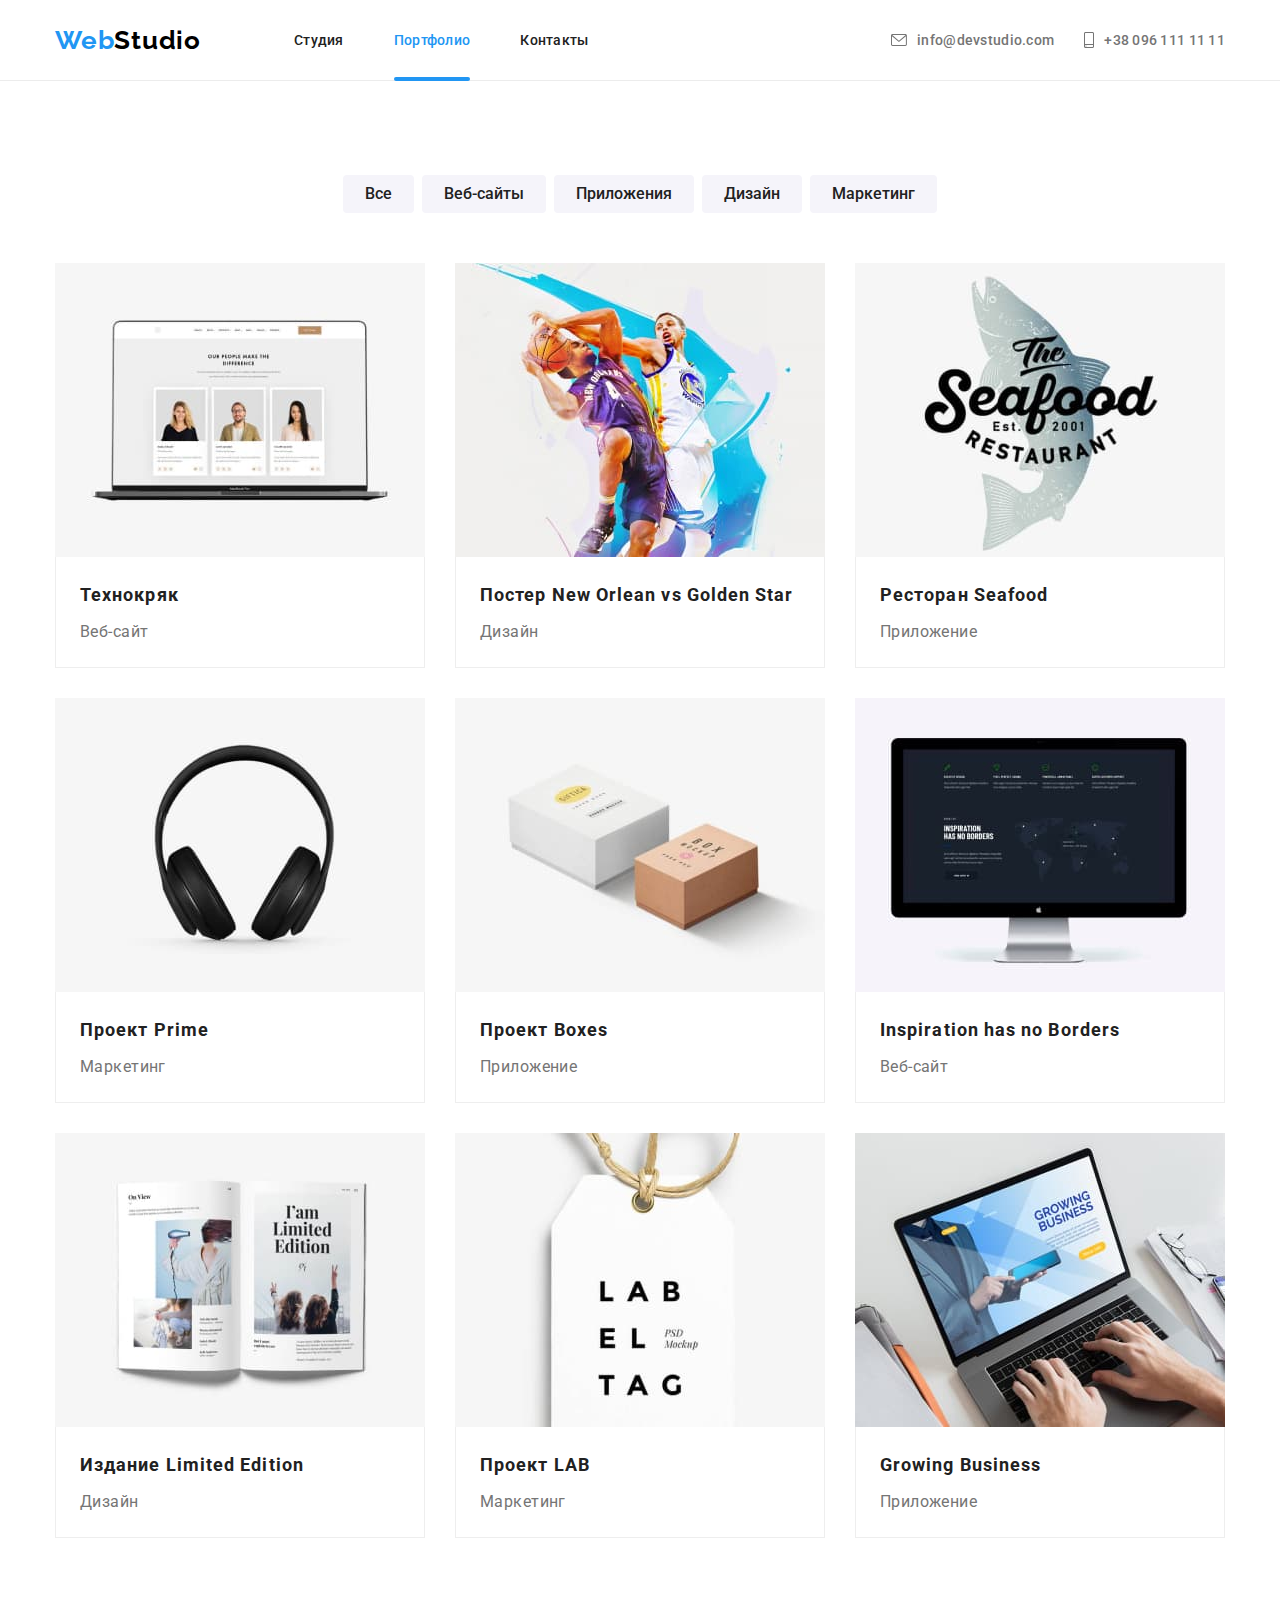
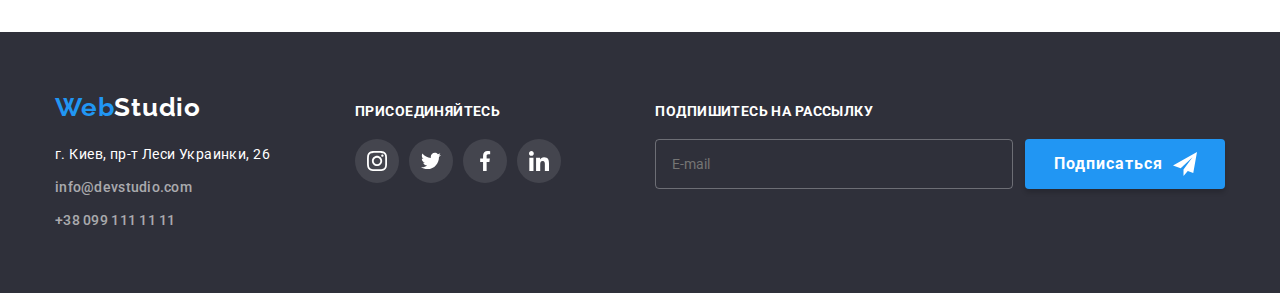
==== commit f6ec7746: "Refactoring the CSS code of the project using the SASS preprocessor" ====
--- a/portfolio.html
+++ b/portfolio.html
@@ -10,8 +10,7 @@
     <link rel="preconnect" href="https://fonts.gstatic.com">
     <link href="https://fonts.googleapis.com/css2?family=Raleway:wght@700&family=Roboto:wght@400;500;700;900&display=swap"
         rel="stylesheet">
-    <link rel="stylesheet" href="https://cdnjs.cloudflare.com/ajax/libs/modern-normalize/1.0.0/modern-normalize.min.css">
-    <link rel="stylesheet" href="./css/styles.css">
+    <link rel="stylesheet" href="./css/main.min.css">
     </head>
     <body class="page">
         <!-- HEADER -->
@@ -53,12 +52,12 @@
             <section class="section">
                 <div class="container">
                     <h1 class="section__title visually-hidden">Портфоліо</h1>
-                    <ul class="portfolio-buttons list">
-                        <li class="portfolio-buttons__item"><button type="button" class="portfolio-buttons__button">Все</button></li>
-                        <li class="portfolio-buttons__item"><button type="button" class="portfolio-buttons__button">Веб-сайты</button></li>
-                        <li class="portfolio-buttons__item"><button type="button" class="portfolio-buttons__button">Приложения</button></li>
-                        <li class="portfolio-buttons__item"><button type="button" class="portfolio-buttons__button">Дизайн</button></li>
-                        <li class="portfolio-buttons__item"><button type="button" class="portfolio-buttons__button">Маркетинг</button></li>
+                    <ul class="filters list">
+                        <li class="filters__item"><button type="button" class="filters__button">Все</button></li>
+                        <li class="filters__item"><button type="button" class="filters__button">Веб-сайты</button></li>
+                        <li class="filters__item"><button type="button" class="filters__button">Приложения</button></li>
+                        <li class="filters__item"><button type="button" class="filters__button">Дизайн</button></li>
+                        <li class="filters__item"><button type="button" class="filters__button">Маркетинг</button></li>
                     </ul>
                     <ul class="portfolio list">
                         <li class="portfolio__item">
--- a/css/main.min.css
+++ b/css/main.min.css
@@ -0,0 +1,6 @@
+/*! modern-normalize v1.1.0 | MIT License | https://github.com/sindresorhus/modern-normalize */*,::before,::after{-webkit-box-sizing:border-box;box-sizing:border-box}html{line-height:1.15;-webkit-text-size-adjust:100%;-moz-tab-size:4;-o-tab-size:4;tab-size:4}body{margin:0;font-family:system-ui,-apple-system,"Segoe UI",Roboto,Helvetica,Arial,sans-serif,"Apple Color Emoji","Segoe UI Emoji"}hr{height:0;color:inherit}abbr[title]{-webkit-text-decoration:underline dotted;text-decoration:underline dotted}b,strong{font-weight:bolder}code,kbd,samp,pre{font-family:ui-monospace, SFMono-Regular, Consolas, 'Liberation Mono', Menlo,+ monospace;font-size:1em}small{font-size:80%}sub,sup{font-size:75%;line-height:0;position:relative;vertical-align:baseline}sub{bottom:-0.25em}sup{top:-0.5em}table{text-indent:0;border-color:inherit}button,input,optgroup,select,textarea{font-family:inherit;font-size:100%;line-height:1.15;margin:0}button,select{text-transform:none}button,[type='button'],[type='reset'],[type='submit']{-webkit-appearance:button}::-moz-focus-inner{border-style:none;padding:0}:-moz-focusring{outline:1px dotted ButtonText}:-moz-ui-invalid{box-shadow:none}legend{padding:0}progress{vertical-align:baseline}::-webkit-inner-spin-button,::-webkit-outer-spin-button{height:auto}[type='search']{-webkit-appearance:textfield;outline-offset:-2px}::-webkit-search-decoration{-webkit-appearance:none}::-webkit-file-upload-button{-webkit-appearance:button;font:inherit}summary{display:list-item}body{background-color:var(--primary-background-color);color:var(--primary-text-color);font-family:Roboto, sans-serif;font-size:14px;line-height:1.71;letter-spacing:0.03em}h1,h2,h3,h4,h5,h6,p,button,ul,ol,li{margin-top:0;margin-bottom:0}ul{padding-left:0}a,b{display:block}img{display:block;max-width:100%;height:auto}svg{display:block}.list{list-style:none}.link{color:inherit;text-decoration:none}.section{padding:94px 0}.section__title{margin-bottom:50px;color:var(--title-text-color);font-size:36px;line-height:1.17;letter-spacing:0.03em;text-align:center}.container{width:1200px;padding:0 15px;margin:0 auto}.visually-hidden{position:absolute;width:1px;height:1px;margin:-1px;border:0;padding:0;white-space:nowrap;-webkit-clip-path:inset(100%);clip-path:inset(100%);clip:rect(0 0 0 0);overflow:hidden}.is-hidden{visibility:hidden;opacity:0;pointer-events:none}:root{--accent-color: #2196f3;--card-set-gap: 30px;--timing-func: cubic-bezier(0.4, 0, 0.2, 1);--border-bottom-color: #ececec;--icons-border-color: #afb1b8;--portfolio-description-border: #eeeeee;--shadow-team-card: 0px 1px 3px rgba(0, 0, 0, 0.12),
+    0px 1px 1px rgba(0, 0, 0, 0.14), 0px 2px 1px rgba(0, 0, 0, 0.2);--shadow-button-accent: 0px 3px 1px rgba(0, 0, 0, 0.1),
+    0px 1px 2px rgba(0, 0, 0, 0.08), 0px 2px 2px rgba(0, 0, 0, 0.12);--shadow-button: rgba(0, 0, 0, 0.15);--shadow-portfolio-item: 0px 1px 1px rgba(0, 0, 0, 0.12),
+    0px 4px 4px rgba(0, 0, 0, 0.06), 1px 4px 6px rgba(0, 0, 0, 0.16);--primary-background-color: #ffffff;--secondary-background-color: #2f303a;--third-background-color: #f5f4fa;--button-accent-background-color: #188ce8;--examples-description-background-color: rgba(47, 48, 58, 0.8);--icons-bacground-footer: rgba(255, 255, 255, 0.1);--hero-gradient-color: rgba(47, 48, 58, 0.4);--primary-text-color: #757575;--title-text-color: #212121;--secondary-text-color: #ffffff;--contacts-footer-text-color: rgba(255, 255, 255, 0.6);--logo-part-header-color: #000000;--placeholder-text-color: rgba(117, 117, 117, 0.5)}.logo{color:var(--accent-color);font-family:Raleway, sans-serif;font-weight:700;font-size:26px;line-height:1.19;letter-spacing:0.03em;text-decoration:none}.logo__label{color:var(--logo-part-header-color)}.logo__label--inverse{color:var(--secondary-text-color)}.page-header{border-bottom:1px solid var(--border-bottom-color)}.page-header__container{display:-webkit-box;display:-ms-flexbox;display:flex;-webkit-box-align:center;-ms-flex-align:center;align-items:center;-ms-flex-wrap:wrap;flex-wrap:wrap;line-height:1.17}.page-header__logo{margin-right:93px}.page-header__contacts{display:-webkit-box;display:-ms-flexbox;display:flex;-webkit-box-align:center;-ms-flex-align:center;align-items:center;-ms-flex-wrap:wrap;flex-wrap:wrap;margin-left:auto}.site-nav__list{display:-webkit-box;display:-ms-flexbox;display:flex;-webkit-box-align:center;-ms-flex-align:center;align-items:center;-ms-flex-wrap:wrap;flex-wrap:wrap}.site-nav__item:not(:last-child){margin-right:50px}.site-nav__link{padding-top:32px;padding-bottom:32px;color:var(--title-text-color);font-weight:500;letter-spacing:0.02em;-webkit-transition:color 250ms var(--timing-func);transition:color 250ms var(--timing-func)}.site-nav__link:hover,.site-nav__link:focus{color:var(--accent-color)}.site-nav__link--current{position:relative;color:var(--accent-color)}.site-nav__link--current:after{content:'';position:absolute;width:100%;height:4px;left:0;bottom:-1px;background:var(--accent-color);border-radius:2px}.hero-section{max-width:1600px;padding-top:200px;padding-bottom:200px;margin-left:auto;margin-right:auto;background-position:center;background-size:cover;background-repeat:no-repeat;background-color:var(--secondary-background-color);background-image:-webkit-gradient(linear, left top, right top, from(var(--hero-gradient-color)), to(var(--hero-gradient-color))),url("../images/background.jpg");background-image:linear-gradient(to right, var(--hero-gradient-color), var(--hero-gradient-color)),url("../images/background.jpg");text-align:center}.hero-section__title{width:696px;margin-right:auto;margin-bottom:var(--card-set-gap);margin-left:auto;color:var(--secondary-text-color);font-weight:900;font-size:44px;line-height:1.36;letter-spacing:0.06em;text-transform:uppercase}.hero-section__button{padding:10px 32px;background-color:var(--accent-color);color:var(--secondary-text-color);border-radius:4px;border:none;font-weight:700;font-size:16px;line-height:1.88;letter-spacing:0.06em;-webkit-box-shadow:0px 4px 4px var(--shadow-button);box-shadow:0px 4px 4px var(--shadow-button);cursor:pointer;-webkit-transition:background-color 250ms var(--timing-func);transition:background-color 250ms var(--timing-func)}.hero-section__button:hover,.hero-section__button:focus{background-color:var(--button-accent-background-color)}.features{display:-webkit-box;display:-ms-flexbox;display:flex;-ms-flex-wrap:wrap;flex-wrap:wrap;margin-top:calc(-1 * var(--card-set-gap));margin-left:calc(-1 * var(--card-set-gap))}.features__item{-ms-flex-preferred-size:calc(100% / 4 - var(--card-set-gap));flex-basis:calc(100% / 4 - var(--card-set-gap));margin-top:var(--card-set-gap);margin-left:var(--card-set-gap)}.features__icon{width:270px;padding:25px 100px;margin-bottom:var(--card-set-gap);background:var(--third-background-color);border-radius:4px}.features__title{margin-bottom:10px;color:var(--title-text-color);font-size:14px;line-height:1.17;text-transform:uppercase}.examples-section{padding-top:0;padding-bottom:0}.examples-section__list{display:-webkit-box;display:-ms-flexbox;display:flex;-ms-flex-wrap:wrap;flex-wrap:wrap;margin-top:calc(-1 * var(--card-set-gap));margin-left:calc(-1 * var(--card-set-gap))}.examples-section__item{position:relative;-ms-flex-preferred-size:calc(100% / 3 - var(--card-set-gap));flex-basis:calc(100% / 3 - var(--card-set-gap));margin-top:var(--card-set-gap);margin-bottom:94px;margin-left:var(--card-set-gap)}.examples-section__description{position:absolute;bottom:0;width:100%;padding:27px 82px;margin:0;background-color:var(--examples-description-background-color);color:var(--secondary-text-color);font-weight:700;font-size:14px;line-height:1.15;letter-spacing:0.03em;text-align:center;text-transform:uppercase}.team-section{background-color:var(--third-background-color)}.team-section__list{display:-webkit-box;display:-ms-flexbox;display:flex;-ms-flex-wrap:wrap;flex-wrap:wrap;margin-top:calc(-1 * var(--card-set-gap));margin-left:calc(-1 * var(--card-set-gap))}.team-section__item{-ms-flex-preferred-size:calc(100% / 4 - var(--card-set-gap));flex-basis:calc(100% / 4 - var(--card-set-gap));overflow:hidden;margin-top:var(--card-set-gap);margin-left:var(--card-set-gap);background-color:var(--primary-background-color);-webkit-box-shadow:var(--shadow-team-card);box-shadow:var(--shadow-team-card);border-radius:0px 0px 4px 4px}.team-section__info{padding:var(--card-set-gap);text-align:center}.team-section__title{margin-top:0;margin-bottom:10px;color:var(--title-text-color);font-weight:500;font-size:16px;line-height:1.19;text-align:center}.team-section__profession{margin-bottom:16px;font-size:16px;line-height:1.19;text-align:center}.social-contacts{display:-webkit-box;display:-ms-flexbox;display:flex;-webkit-box-pack:justify;-ms-flex-pack:justify;justify-content:space-between;-ms-flex-wrap:wrap;flex-wrap:wrap}.social-contacts__item--position:not(:last-child){margin-right:10px}.social-contacts__link{display:-webkit-box;display:-ms-flexbox;display:flex;-webkit-box-pack:center;-ms-flex-pack:center;justify-content:center;-webkit-box-align:center;-ms-flex-align:center;align-items:center;-ms-flex-wrap:wrap;flex-wrap:wrap;width:44px;height:44px;border-radius:50% 50%;background-color:var(--icons-bacground-footer);fill:var(--primary-background-color);-webkit-transition:background-color 250ms var(--timing-func),fill 250ms var(--timing-func);transition:background-color 250ms var(--timing-func),fill 250ms var(--timing-func)}.social-contacts__link--grey{fill:var(--icons-border-color)}.social-contacts__link:hover,.social-contacts__link:focus{fill:var(--primary-background-color);background-color:var(--accent-color)}.client-list{display:-webkit-box;display:-ms-flexbox;display:flex;-webkit-box-pack:center;-ms-flex-pack:center;justify-content:center;-ms-flex-wrap:wrap;flex-wrap:wrap;margin-left:calc(-1 * var(--card-set-gap));margin-top:calc(-1 * var(--card-set-gap))}.client-list__item{display:-webkit-box;display:-ms-flexbox;display:flex;-webkit-box-pack:center;-ms-flex-pack:center;justify-content:center;-ms-flex-preferred-size:calc(100% / 6 - var(--card-set-gap));flex-basis:calc(100% / 6 - var(--card-set-gap));height:92px;margin-left:var(--card-set-gap);margin-top:var(--card-set-gap)}.client-list__link{display:-webkit-box;display:-ms-flexbox;display:flex;-webkit-box-pack:center;-ms-flex-pack:center;justify-content:center;-webkit-box-align:center;-ms-flex-align:center;align-items:center;width:100%;height:100%;fill:var(--icons-border-color);border:1px solid var(--icons-border-color);border-radius:4px;-webkit-transition:border-color 250ms var(--timing-func),fill 250ms var(--timing-func);transition:border-color 250ms var(--timing-func),fill 250ms var(--timing-func)}.client-list__link:hover,.client-list__link:focus{fill:var(--accent-color);border-color:var(--accent-color)}.filters{display:-webkit-box;display:-ms-flexbox;display:flex;-webkit-box-pack:center;-ms-flex-pack:center;justify-content:center;-ms-flex-wrap:wrap;flex-wrap:wrap;margin-bottom:50px}.filters__button{padding:6px 22px;background-color:var(--third-background-color);color:var(--title-text-color);border-radius:4px;border:none;font-weight:500;font-size:16px;line-height:1.62;cursor:pointer;-webkit-transition:color 250ms var(--timing-func),background-color 250ms var(--timing-func),-webkit-box-shadow 250ms var(--timing-func);transition:color 250ms var(--timing-func),background-color 250ms var(--timing-func),-webkit-box-shadow 250ms var(--timing-func);transition:color 250ms var(--timing-func),background-color 250ms var(--timing-func),box-shadow 250ms var(--timing-func);transition:color 250ms var(--timing-func),background-color 250ms var(--timing-func),box-shadow 250ms var(--timing-func),-webkit-box-shadow 250ms var(--timing-func)}.filters__button:hover,.filters__button:focus{color:var(--secondary-text-color);background-color:var(--accent-color);-webkit-box-shadow:var(--shadow-button-accent);box-shadow:var(--shadow-button-accent)}.filters__item:not(:last-child){margin-right:8px}.portfolio{display:-webkit-box;display:-ms-flexbox;display:flex;-ms-flex-wrap:wrap;flex-wrap:wrap;margin-top:calc(-1 * var(--card-set-gap));margin-left:calc(-1 * var(--card-set-gap))}.portfolio__item{-ms-flex-preferred-size:calc((100% - (3 * var(--card-set-gap))) / 3);flex-basis:calc((100% - (3 * var(--card-set-gap))) / 3);overflow:hidden;margin-top:var(--card-set-gap);margin-left:var(--card-set-gap);-webkit-transition:-webkit-box-shadow 250ms var(--timing-func);transition:-webkit-box-shadow 250ms var(--timing-func);transition:box-shadow 250ms var(--timing-func);transition:box-shadow 250ms var(--timing-func), -webkit-box-shadow 250ms var(--timing-func)}.portfolio__item:hover,.portfolio__item:focus{-webkit-box-shadow:var(--shadow-portfolio-item);box-shadow:var(--shadow-portfolio-item)}.portfolio__about-client{position:absolute;top:0;left:0;width:100%;height:100%;overflow:auto;-webkit-transform:translatey(100%);transform:translatey(100%);padding:63px 24px;background-color:rgba(33,150,243,0.9);color:var(--secondary-text-color);font-size:18px;line-height:1.56;letter-spacing:0.03em;-webkit-transition:-webkit-transform 250ms var(--timing-func);transition:-webkit-transform 250ms var(--timing-func);transition:transform 250ms var(--timing-func);transition:transform 250ms var(--timing-func), -webkit-transform 250ms var(--timing-func)}.portfolio__link:hover .portfolio__about-client,.portfolio__link:focus .portfolio__about-client{-webkit-transform:translatey(0);transform:translatey(0)}.portfolio__card{position:relative;overflow:hidden}.portfolio__description{padding:20px 24px;border:1px solid var(--portfolio-description-border);border-top:none}.portfolio__title{margin-top:0;margin-bottom:4px;color:var(--title-text-color);font-size:18px;line-height:2;letter-spacing:0.06em}.portfolio__work-type{font-size:16px;line-height:1.87}.subscribe{display:-webkit-box;display:-ms-flexbox;display:flex;-webkit-box-orient:horizontal;-webkit-box-direction:normal;-ms-flex-direction:row;flex-direction:row}.subscribe__field{width:358px;margin:0 12px 0 0;padding:15px 16px;background:none;border:1px solid rgba(255,255,255,0.3);border-radius:4px;color:var(--contacts-footer-text-color)}.subscribe__button{display:-webkit-inline-box;display:-ms-inline-flexbox;display:inline-flex;-webkit-box-align:center;-ms-flex-align:center;align-items:center;padding:10px 28px 10px 29px;-webkit-box-shadow:0px 4px 4px var(--shadow-button);box-shadow:0px 4px 4px var(--shadow-button);background-color:var(--accent-color);color:var(--secondary-text-color);border-radius:4px;border:none;font-weight:700;font-size:16px;line-height:1.875;letter-spacing:0.06em;cursor:pointer;-webkit-transition:background-color 250ms var(--timing-func);transition:background-color 250ms var(--timing-func)}.subscribe__button:hover,.subscribe__button:focus{background-color:var(--button-accent-background-color)}.subscribe__icon{fill:currentColor;margin-left:10px}.page-footer{padding-top:60px;padding-bottom:60px;background-color:var(--secondary-background-color)}.page-footer__container{display:-webkit-box;display:-ms-flexbox;display:flex;-webkit-box-align:baseline;-ms-flex-align:baseline;align-items:baseline;-ms-flex-wrap:wrap;flex-wrap:wrap}.page-footer__contacts{margin-right:85px}.page-footer__logo--position{margin-bottom:20px}.page-footer__address{margin-bottom:9px;color:var(--secondary-text-color);font-style:normal}.page-footer__social-contacts{margin-right:auto}.page-footer__welcome-text{margin-bottom:20px;color:var(--secondary-text-color);font-weight:700;font-size:14px;line-height:16px;letter-spacing:0.03em;text-transform:uppercase}.contacts__link{display:-webkit-box;display:-ms-flexbox;display:flex;-webkit-box-align:center;-ms-flex-align:center;align-items:center;-ms-flex-wrap:wrap;flex-wrap:wrap;font-weight:500;letter-spacing:0.02em;-webkit-transition:color 250ms var(--timing-func);transition:color 250ms var(--timing-func)}.contacts__link--grey{color:var(--contacts-footer-text-color)}.contacts__link--height{padding-top:32px;padding-bottom:32px}.contacts__link:hover,.contacts__link:focus{color:var(--accent-color)}.contacts__icon{margin-right:10px;fill:currentColor;-webkit-transition:fill 250ms var(--timing-func);transition:fill 250ms var(--timing-func)}.contacts__icon:hover,.contacts__icon:focus{fill:var(--accent-color)}.contacts__item:not(:last-child){margin-right:30px}.contacts__item--position:first-child{margin-right:0;margin-bottom:9px}.contacts__item--position:last-child{margin-left:0}.backdrop{position:fixed;top:0;left:0;width:100%;height:100%;z-index:100;background-color:rgba(0,0,0,0.2);-webkit-transition:opacity 250ms var(--timing-func),visibility 250ms var(--timing-func);transition:opacity 250ms var(--timing-func),visibility 250ms var(--timing-func)}.backdrop__modal{position:relative;width:528px;left:50%;top:50%;-webkit-transform:translate(-50%, -50%);transform:translate(-50%, -50%);background:var(--primary-background-color);-webkit-box-shadow:0px 1px 3px rgba(0,0,0,0.12),0px 1px 1px rgba(0,0,0,0.14),0px 2px 1px rgba(0,0,0,0.2);box-shadow:0px 1px 3px rgba(0,0,0,0.12),0px 1px 1px rgba(0,0,0,0.14),0px 2px 1px rgba(0,0,0,0.2);border-radius:4px}.backdrop__close{position:absolute;top:8px;right:8px;width:var(--card-set-gap);height:var(--card-set-gap);background:var(--primary-background-color);border:1px solid rgba(0,0,0,0.1);border-radius:50%;cursor:pointer;-webkit-transition:fill 250ms var(--timing-func);transition:fill 250ms var(--timing-func)}.backdrop__close:hover,.backdrop__close:focus{fill:var(--accent-color)}.backdrop__icon{position:absolute;top:50%;left:50%;-webkit-transform:translate(-50%, -50%);transform:translate(-50%, -50%)}.call-back{margin-left:auto;margin-right:auto;padding:40px;text-align:center}.call-back__title{margin-top:0;margin-bottom:12px;color:var(--title-text-color);font-weight:700;font-size:20px;line-height:23px;letter-spacing:0.03em}.call-back__label{margin-bottom:4px;text-align:left;font-weight:normal;font-size:12px;line-height:1.167;letter-spacing:0.01em}.call-back__input{margin:0;padding:11px 12px 11px 42px;border:1px solid rgba(33,33,33,0.2);border-radius:4px;-webkit-transition:border-color 250ms var(--timing-func);transition:border-color 250ms var(--timing-func)}.call-back__input:focus{outline:none;border-color:var(--accent-color)}.call-back__icon{position:absolute;top:50%;left:15px;display:inline-block;fill:var(--title-text-color);-webkit-transition:fill 250ms var(--timing-func);transition:fill 250ms var(--timing-func)}.call-back__input:focus+.call-back__icon{fill:var(--accent-color)}.call-back__field{position:relative;display:-webkit-box;display:-ms-flexbox;display:flex;-webkit-box-orient:vertical;-webkit-box-direction:normal;-ms-flex-direction:column;flex-direction:column;margin-bottom:10px}.call-back__field ::-webkit-input-placeholder{font-weight:400;font-size:12px;line-height:1.167;letter-spacing:0.01em;color:var(--placeholder-text-color)}.call-back__field :-ms-input-placeholder{font-weight:400;font-size:12px;line-height:1.167;letter-spacing:0.01em;color:var(--placeholder-text-color)}.call-back__field ::-ms-input-placeholder{font-weight:400;font-size:12px;line-height:1.167;letter-spacing:0.01em;color:var(--placeholder-text-color)}.call-back__field ::placeholder{font-weight:400;font-size:12px;line-height:1.167;letter-spacing:0.01em;color:var(--placeholder-text-color)}.call-back__textarea{padding:12px 16px;height:120px;resize:none;border:1px solid rgba(33,33,33,0.2);-webkit-box-sizing:border-box;box-sizing:border-box;border-radius:4px}.call-back__textarea:focus{outline:none;border-color:var(--accent-color)}.call-back__checkbox-field{padding-right:12px;display:-webkit-box;display:-ms-flexbox;display:flex;margin-top:20px;margin-bottom:30px;-webkit-box-align:center;-ms-flex-align:center;align-items:center}.call-back__checkbox-icon{width:16px;height:15px;margin-right:7px;border:2px solid var(--title-text-color);border-radius:2px}.call-back__checkbox:checked+.call-back__checkbox-icon{border:1px solid transparent;background-color:var(--accent-color)}.call-back__link{display:inline;color:var(--accent-color)}.call-back__send-button{display:-webkit-inline-box;display:-ms-inline-flexbox;display:inline-flex;-webkit-box-align:center;-ms-flex-align:center;align-items:center;padding:10px 55px 10px 56px;-webkit-box-shadow:0px 4px 4px var(--shadow-button);box-shadow:0px 4px 4px var(--shadow-button);background-color:var(--accent-color);color:var(--secondary-text-color);border-radius:4px;border:none;font-weight:700;font-size:16px;line-height:1.875;letter-spacing:0.06em;cursor:pointer;-webkit-transition:background-color 250ms var(--timing-func);transition:background-color 250ms var(--timing-func)}.call-back__send-button:hover,.call-back__send-button:focus{background-color:var(--button-accent-background-color)}
+/*# sourceMappingURL=main.min.css.map */